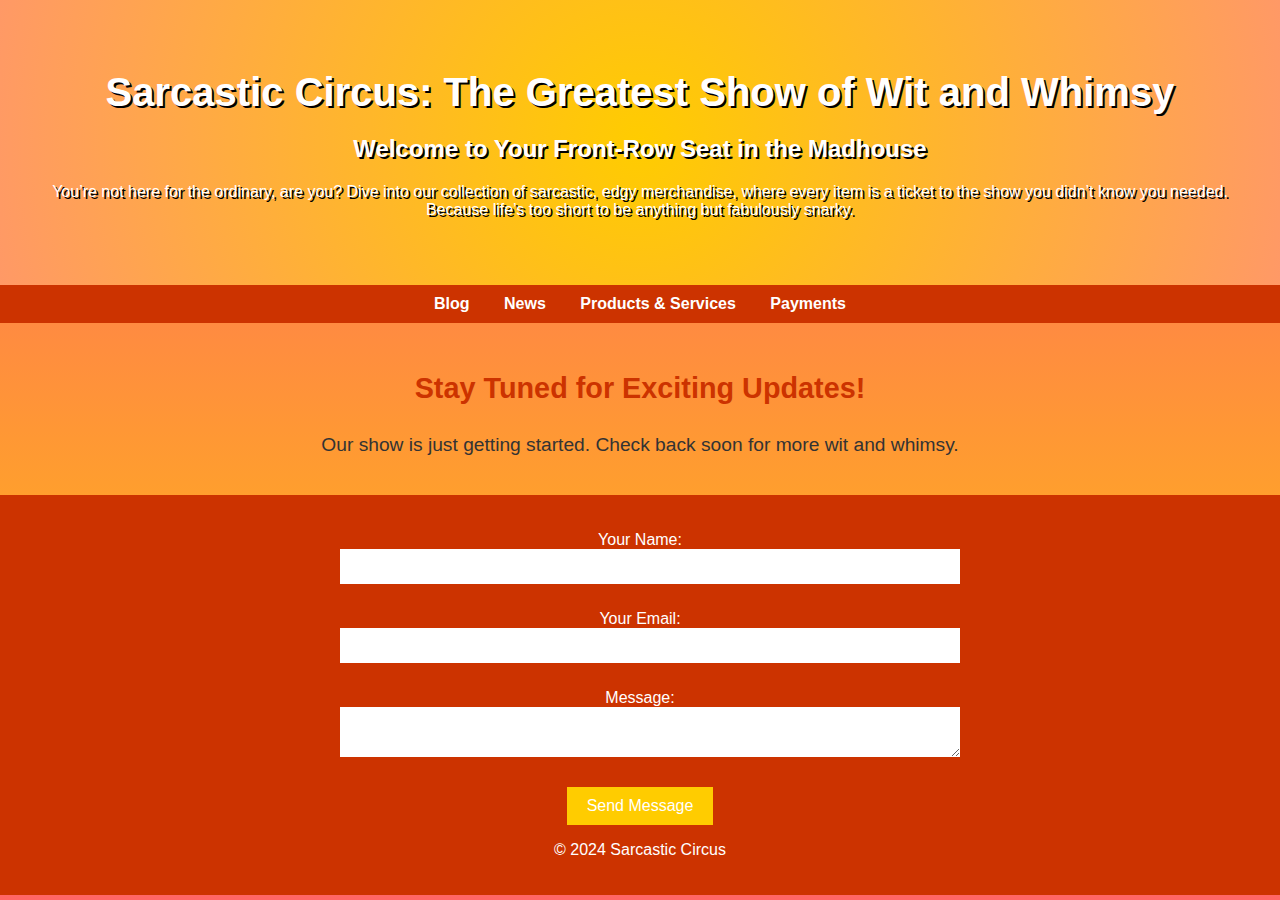
==== index.html @ 2b9c8c3a "Update index.html" ====
<!DOCTYPE html>
<html lang="en">
<head>
    <meta charset="UTF-8">
    <title>Sarcastic Circus: The Greatest Show of Wit and Whimsy</title>
    <meta name="description" content="Dive into our collection of sarcastic, edgy merchandise. Life's too short to be anything but fabulously snarky.">
    <meta name="keywords" content="Sarcastic Circus, witty merchandise, snarky products, edgy collection">
    <meta name="viewport" content="width=device-width, initial-scale=1.0">
    <!-- Link to the CSS file -->
    <link rel="stylesheet" href="styles.css">
</head>
<body>
    <header>
        <https://github.com/Intelliwebchatt/Sarcasticcircus/blob/ba0fae46a75eefa8d3a66e2339e1c8d710e3bf11/sarcasticcircusheader.webp
        <img src="header.jpg" alt="Sarcastic Circus Header Image">
        <h1>Sarcastic Circus: The Greatest Show of Wit and Whimsy</h1>
        <h2>Welcome to Your Front-Row Seat in the Madhouse</h2>
        <p>You’re not here for the ordinary, are you? Dive into our collection of sarcastic, edgy merchandise, where every item is a ticket to the show you didn’t know you needed. Because life’s too short to be anything but fabulously snarky.</p>
    </header>
    <nav>
        <ul>
            <li><a href="blog.html">Blog</a></li>
            <li><a href="news.html">News</a></li>
            <li><a href="products.html">Products & Services</a></li>
            <li><a href="payment.html">Payments</a></li>
        </ul>
    </nav>
    <main>
        <!-- Main content -->
        <section>
            <h3>Stay Tuned for Exciting Updates!</h3>
            <p>Our show is just getting started. Check back soon for more wit and whimsy.</p>
        </section>
    </main>
    <footer>
        <!-- Contact form (Netlify Forms) -->
        <form name="contact" method="POST" data-netlify="true">
            <input type="hidden" name="form-name" value="contact">
            <p>
                <label>Your Name:<br> <input type="text" name="name" required></label>
            </p>
            <p>
                <label>Your Email:<br> <input type="email" name="email" required></label>
            </p>
            <p>
                <label>Message:<br> <textarea name="message" required></textarea></label>
            </p>
            <p>
                <button type="submit">Send Message</button>
            </p>
        </form>
        <p>&copy; 2024 Sarcastic Circus</p>
    </footer>
</body>
</html>
---- styles.css ----
/* styles.css */

/* Global Styles */
body {
    margin: 0;
    font-family: Arial, sans-serif;
    background: linear-gradient(to bottom, #ff6666, #ffcc00);
    color: #333;
}

/* Header Styles */
header {
    text-align: center;
    padding: 50px 20px;
    background-color: #ffcc00;
    background-image: radial-gradient(circle, #ffcc00, #ff9966);
    color: #fff;
    text-shadow: 2px 2px #000;
}

header img {
    max-width: 100%;
    height: auto;
}

header h1 {
    font-size: 2.5em;
    margin: 20px 0 10px;
}

header h2 {
    font-size: 1.5em;
    margin-bottom: 20px;
}

/* Navigation Styles */
nav {
    background-color: #cc3300;
    padding: 10px 0;
}

nav ul {
    list-style: none;
    text-align: center;
    margin: 0;
    padding: 0;
}

nav li {
    display: inline-block;
    margin: 0 15px;
}

nav a {
    color: #fff;
    text-decoration: none;
    font-weight: bold;
}

nav a:hover {
    text-decoration: underline;
}

/* Main Content Styles */
main {
    padding: 20px;
    text-align: center;
}

main h3 {
    font-size: 1.8em;
    color: #cc3300;
}

main p {
    font-size: 1.2em;
}

/* Footer Styles */
footer {
    background-color: #cc3300;
    color: #fff;
    text-align: center;
    padding: 20px;
}

footer form {
    max-width: 600px;
    margin: 0 auto;
}

footer input,
footer textarea {
    width: 100%;
    padding: 10px;
    margin-bottom: 10px;
    border: none;
}

footer button {
    padding: 10px 20px;
    background-color: #ffcc00;
    border: none;
    color: #fff;
    font-size: 1em;
    cursor: pointer;
}

footer button:hover {
    background-color: #ff9933;
}

/* Responsive Design */
@media (max-width: 768px) {
    header h1 {
        font-size: 2em;
    }

    header h2 {
        font-size: 1.2em;
    }

    nav li {
        display: block;
        margin: 10px 0;
    }
}
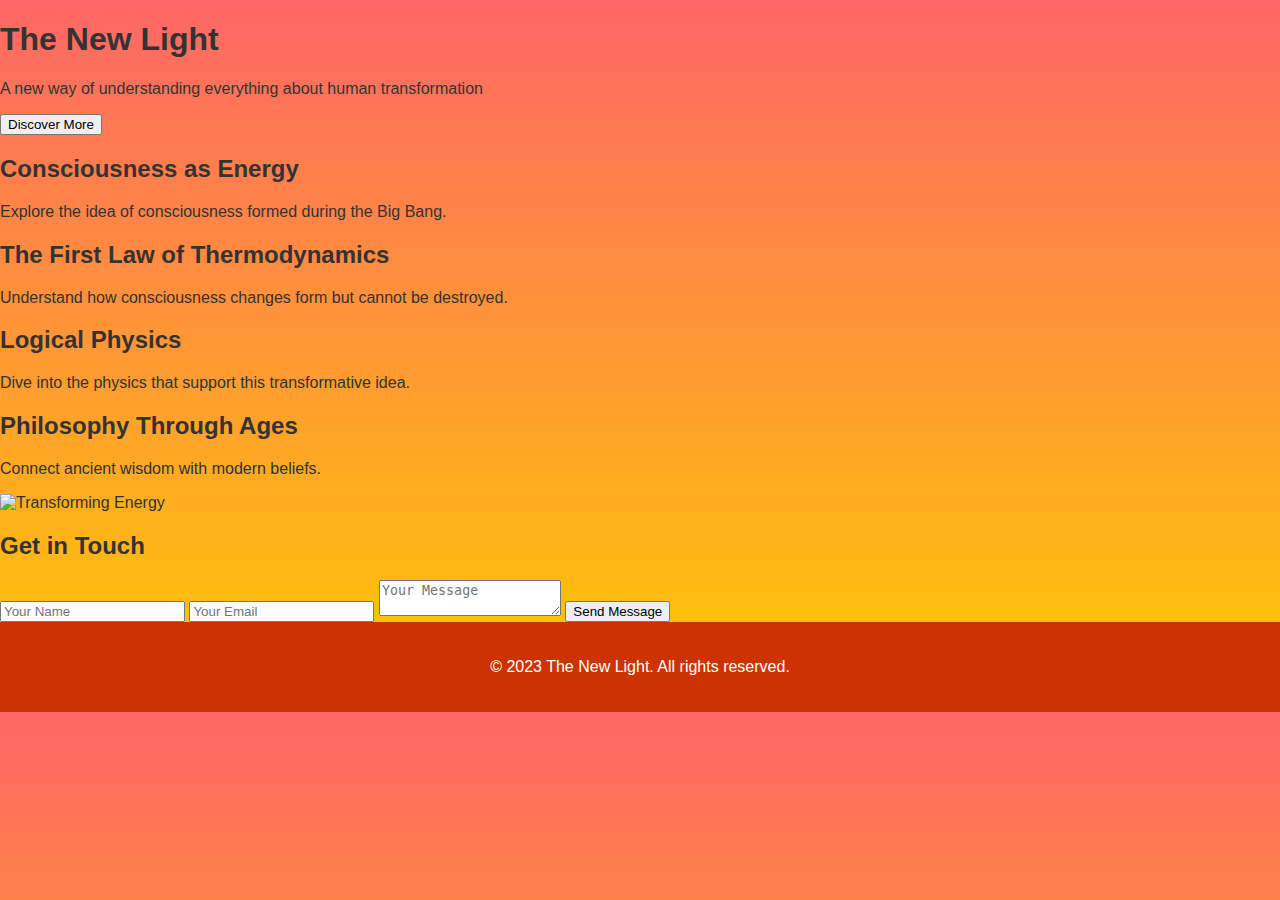
==== commit 9f853045: "Update index.html" ====
--- a/index.html
+++ b/index.html
@@ -1,55 +1,66 @@
 <!DOCTYPE html>
 <html lang="en">
 <head>
-    <meta charset="UTF-8">
-    <title>Sarcastic Circus: The Greatest Show of Wit and Whimsy</title>
-    <meta name="description" content="Dive into our collection of sarcastic, edgy merchandise. Life's too short to be anything but fabulously snarky.">
-    <meta name="keywords" content="Sarcastic Circus, witty merchandise, snarky products, edgy collection">
-    <meta name="viewport" content="width=device-width, initial-scale=1.0">
-    <!-- Link to the CSS file -->
-    <link rel="stylesheet" href="styles.css">
+  <meta charset="UTF-8">
+  <title>The New Light - Transforming Consciousness</title>
+  <link rel="stylesheet" href="styles.css">
+  <!-- Google Fonts -->
+  <link href="https://fonts.googleapis.com/css2?family=Montserrat:wght@700&family=Open+Sans&display=swap" rel="stylesheet">
 </head>
 <body>
-    <header>
-        <https://github.com/Intelliwebchatt/Sarcasticcircus/blob/ba0fae46a75eefa8d3a66e2339e1c8d710e3bf11/sarcasticcircusheader.webp
-        <img src="header.jpg" alt="Sarcastic Circus Header Image">
-        <h1>Sarcastic Circus: The Greatest Show of Wit and Whimsy</h1>
-        <h2>Welcome to Your Front-Row Seat in the Madhouse</h2>
-        <p>You’re not here for the ordinary, are you? Dive into our collection of sarcastic, edgy merchandise, where every item is a ticket to the show you didn’t know you needed. Because life’s too short to be anything but fabulously snarky.</p>
-    </header>
-    <nav>
-        <ul>
-            <li><a href="blog.html">Blog</a></li>
-            <li><a href="news.html">News</a></li>
-            <li><a href="products.html">Products & Services</a></li>
-            <li><a href="payment.html">Payments</a></li>
-        </ul>
-    </nav>
-    <main>
-        <!-- Main content -->
-        <section>
-            <h3>Stay Tuned for Exciting Updates!</h3>
-            <p>Our show is just getting started. Check back soon for more wit and whimsy.</p>
-        </section>
-    </main>
-    <footer>
-        <!-- Contact form (Netlify Forms) -->
-        <form name="contact" method="POST" data-netlify="true">
-            <input type="hidden" name="form-name" value="contact">
-            <p>
-                <label>Your Name:<br> <input type="text" name="name" required></label>
-            </p>
-            <p>
-                <label>Your Email:<br> <input type="email" name="email" required></label>
-            </p>
-            <p>
-                <label>Message:<br> <textarea name="message" required></textarea></label>
-            </p>
-            <p>
-                <button type="submit">Send Message</button>
-            </p>
-        </form>
-        <p>&copy; 2024 Sarcastic Circus</p>
-    </footer>
+  <!-- Hero Section -->
+  <section class="hero">
+    <div class="overlay">
+      <h1>The New Light</h1>
+      <p>A new way of understanding everything about human transformation</p>
+      <button class="cta-button">Discover More</button>
+    </div>
+  </section>
+
+  <!-- Cards Section -->
+  <section class="cards-section">
+    <div class="card">
+      <h2>Consciousness as Energy</h2>
+      <p>Explore the idea of consciousness formed during the Big Bang.</p>
+    </div>
+    <div class="card">
+      <h2>The First Law of Thermodynamics</h2>
+      <p>Understand how consciousness changes form but cannot be destroyed.</p>
+    </div>
+    <div class="card">
+      <h2>Logical Physics</h2>
+      <p>Dive into the physics that support this transformative idea.</p>
+    </div>
+    <div class="card">
+      <h2>Philosophy Through Ages</h2>
+      <p>Connect ancient wisdom with modern beliefs.</p>
+    </div>
+  </section>
+
+  <!-- GIF Animation Section -->
+  <section class="animation-section">
+    <img src="path-to-your-animation.gif" alt="Transforming Energy">
+  </section>
+
+  <!-- Contact Form -->
+  <section class="contact-section">
+    <h2>Get in Touch</h2>
+    <form id="contact-form">
+      <input type="text" name="name" placeholder="Your Name" required>
+      <input type="email" name="email" placeholder="Your Email" required>
+      <textarea name="message" placeholder="Your Message" required></textarea>
+      <button type="submit">Send Message</button>
+    </form>
+  </section>
+
+  <!-- Footer -->
+  <footer>
+    <p>&copy; 2023 The New Light. All rights reserved.</p>
+    <div class="social-media">
+      <!-- Add your social media links here -->
+    </div>
+  </footer>
+
+  <script src="script.js"></script>
 </body>
 </html>
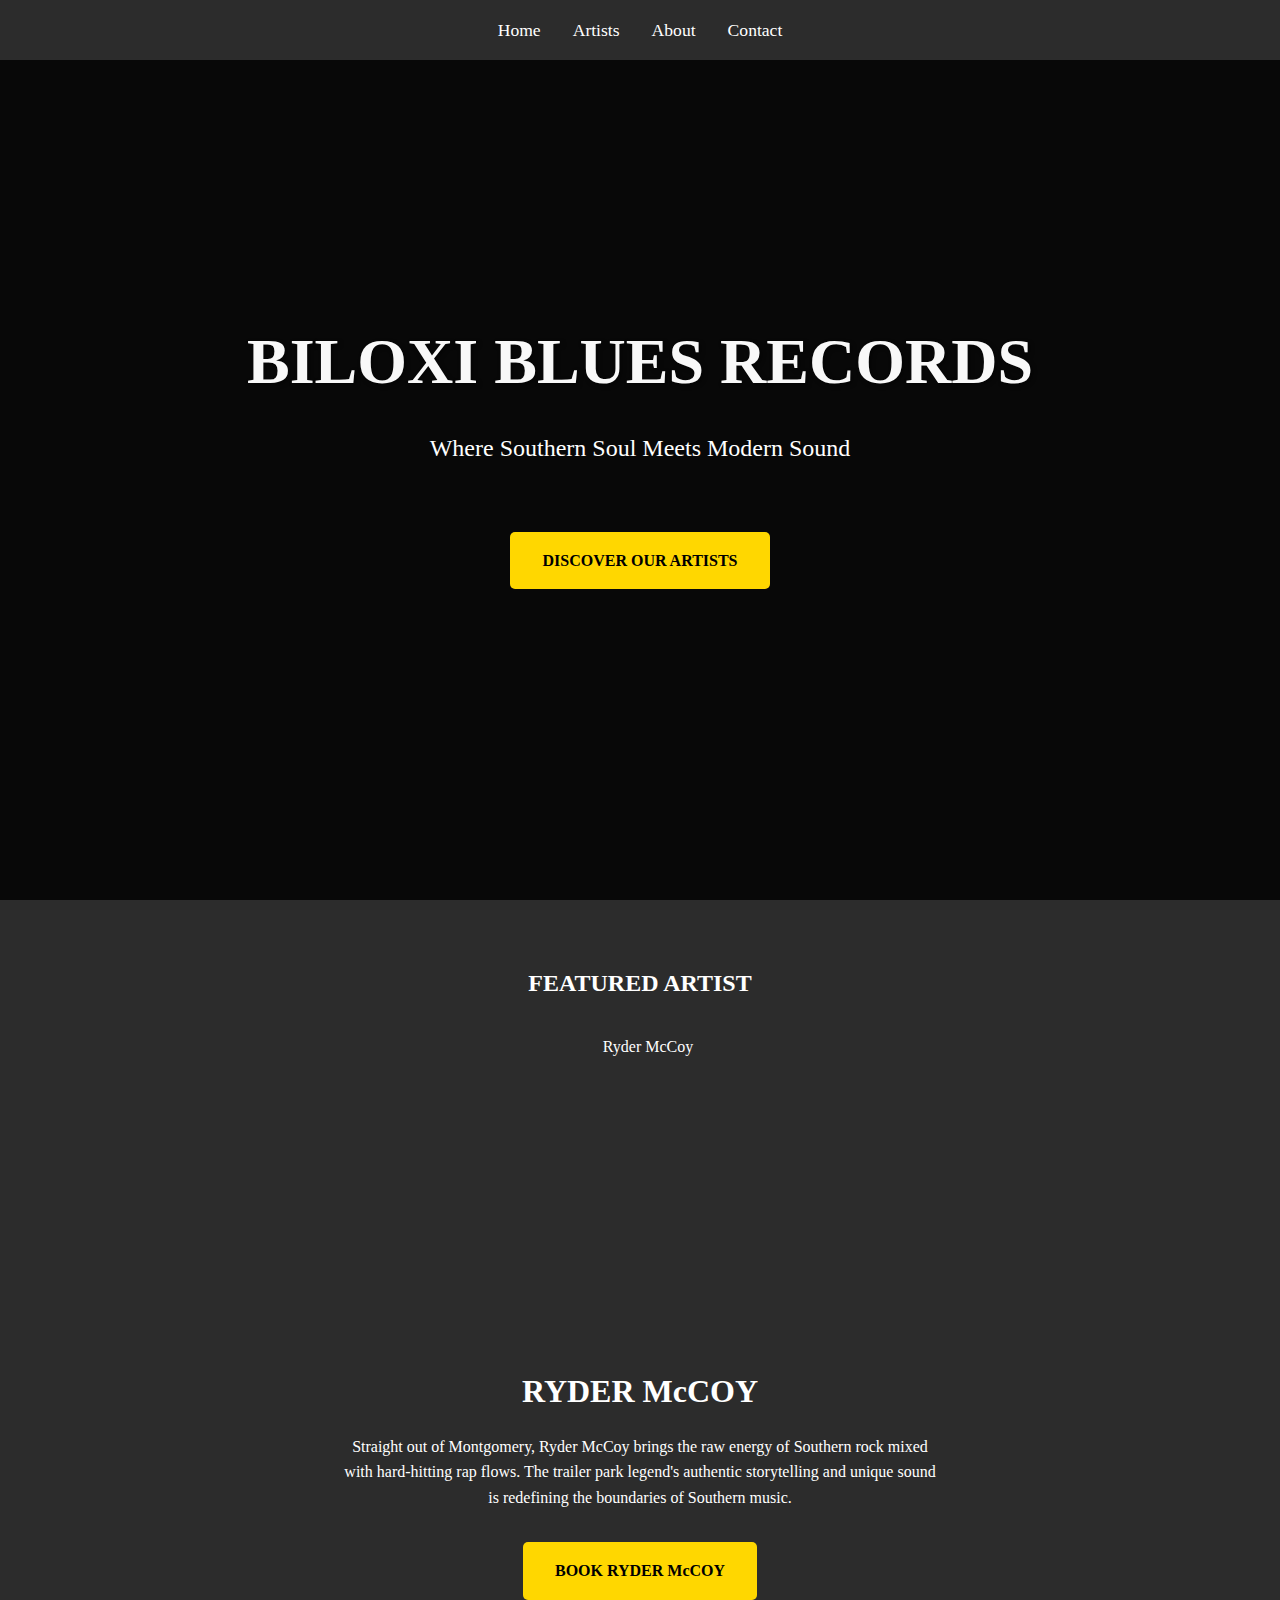
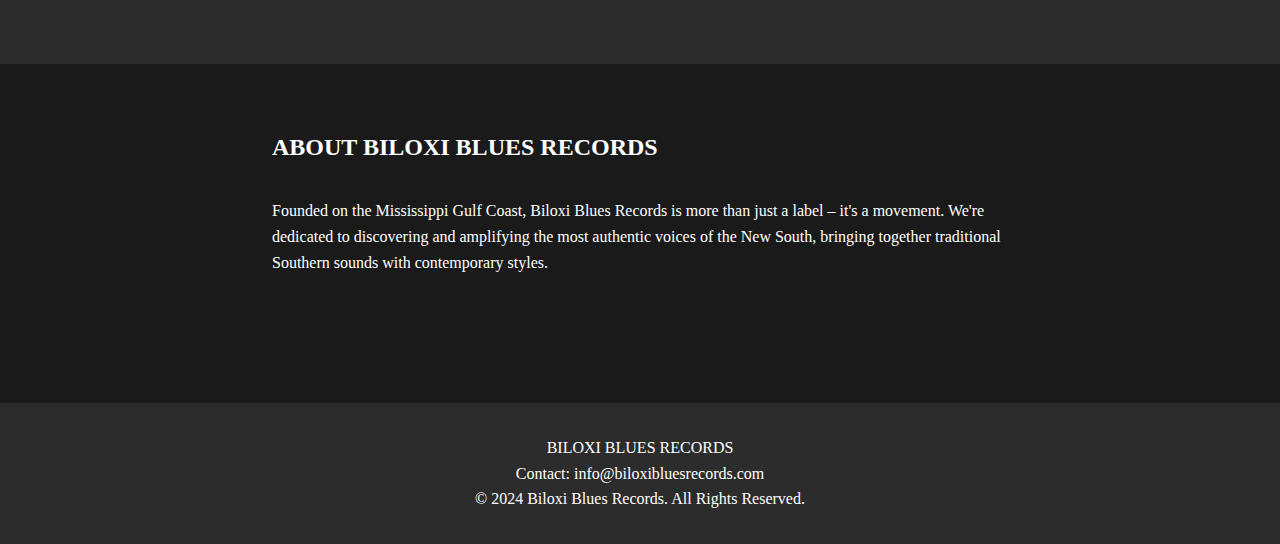
==== commit d60430bc: "Update index.html" ====
--- a/index.html
+++ b/index.html
@@ -1,66 +1,192 @@
 <!DOCTYPE html>
 <html lang="en">
 <head>
-  <meta charset="UTF-8">
-  <title>The New Light - Transforming Consciousness</title>
-  <link rel="stylesheet" href="styles.css">
-  <!-- Google Fonts -->
-  <link href="https://fonts.googleapis.com/css2?family=Montserrat:wght@700&family=Open+Sans&display=swap" rel="stylesheet">
+    <meta charset="UTF-8">
+    <meta name="viewport" content="width=device-width, initial-scale=1.0">
+    <title>Biloxi Blues Records - Southern Soul & Sound</title>
+    <style>
+        * {
+            margin: 0;
+            padding: 0;
+            box-sizing: border-box;
+        }
+
+        body {
+            font-family: 'Georgia', serif;
+            line-height: 1.6;
+            background-color: #1a1a1a;
+            color: #fff;
+        }
+
+        header {
+            background: linear-gradient(rgba(0,0,0,0.7), rgba(0,0,0,0.7)),
+                        url('/api/placeholder/1200/600');
+            background-size: cover;
+            background-position: center;
+            height: 100vh;
+            display: flex;
+            flex-direction: column;
+            justify-content: center;
+            align-items: center;
+            text-align: center;
+            padding: 2rem;
+        }
+
+        .logo {
+            font-size: 4rem;
+            font-weight: bold;
+            color: #f8f8f8;
+            text-shadow: 2px 2px 4px rgba(0,0,0,0.5);
+            margin-bottom: 1rem;
+        }
+
+        nav {
+            background: #2c2c2c;
+            padding: 1rem;
+            position: fixed;
+            width: 100%;
+            top: 0;
+            z-index: 100;
+        }
+
+        nav ul {
+            display: flex;
+            justify-content: center;
+            list-style: none;
+            gap: 2rem;
+        }
+
+        nav a {
+            color: #fff;
+            text-decoration: none;
+            font-size: 1.1rem;
+            transition: color 0.3s;
+        }
+
+        nav a:hover {
+            color: #ffd700;
+        }
+
+        .featured-artist {
+            padding: 4rem 2rem;
+            background: #2c2c2c;
+            text-align: center;
+        }
+
+        .artist-image {
+            width: 300px;
+            height: 300px;
+            object-fit: cover;
+            border-radius: 50%;
+            margin: 2rem auto;
+            display: block;
+        }
+
+        .about {
+            padding: 4rem 2rem;
+            max-width: 800px;
+            margin: 0 auto;
+        }
+
+        .cta-button {
+            display: inline-block;
+            padding: 1rem 2rem;
+            background: #ffd700;
+            color: #000;
+            text-decoration: none;
+            border-radius: 5px;
+            font-weight: bold;
+            margin-top: 2rem;
+            transition: transform 0.3s;
+        }
+
+        .cta-button:hover {
+            transform: scale(1.05);
+        }
+
+        footer {
+            background: #2c2c2c;
+            padding: 2rem;
+            text-align: center;
+            margin-top: 4rem;
+        }
+
+        @media (max-width: 768px) {
+            .logo {
+                font-size: 2.5rem;
+            }
+            
+            nav ul {
+                flex-direction: column;
+                text-align: center;
+                gap: 1rem;
+            }
+        }
+    </style>
 </head>
 <body>
-  <!-- Hero Section -->
-  <section class="hero">
-    <div class="overlay">
-      <h1>The New Light</h1>
-      <p>A new way of understanding everything about human transformation</p>
-      <button class="cta-button">Discover More</button>
-    </div>
-  </section>
+    <nav>
+        <ul>
+            <li><a href="#home">Home</a></li>
+            <li><a href="#artists">Artists</a></li>
+            <li><a href="#about">About</a></li>
+            <li><a href="#contact">Contact</a></li>
+        </ul>
+    </nav>
 
-  <!-- Cards Section -->
-  <section class="cards-section">
-    <div class="card">
-      <h2>Consciousness as Energy</h2>
-      <p>Explore the idea of consciousness formed during the Big Bang.</p>
-    </div>
-    <div class="card">
-      <h2>The First Law of Thermodynamics</h2>
-      <p>Understand how consciousness changes form but cannot be destroyed.</p>
-    </div>
-    <div class="card">
-      <h2>Logical Physics</h2>
-      <p>Dive into the physics that support this transformative idea.</p>
-    </div>
-    <div class="card">
-      <h2>Philosophy Through Ages</h2>
-      <p>Connect ancient wisdom with modern beliefs.</p>
-    </div>
-  </section>
+    <header id="home">
+        <div class="logo">BILOXI BLUES RECORDS</div>
+        <p style="font-size: 1.5rem; margin-bottom: 2rem;">Where Southern Soul Meets Modern Sound</p>
+        <a href="#artists" class="cta-button">DISCOVER OUR ARTISTS</a>
+    </header>
 
-  <!-- GIF Animation Section -->
-  <section class="animation-section">
-    <img src="path-to-your-animation.gif" alt="Transforming Energy">
-  </section>
+    <section id="artists" class="featured-artist">
+        <h2>FEATURED ARTIST</h2>
+        <img src="/api/placeholder/300/300" alt="Ryder McCoy" class="artist-image">
+        <h3 style="font-size: 2rem; margin: 1rem 0;">RYDER McCOY</h3>
+        <p style="max-width: 600px; margin: 0 auto;">
+            Straight out of Montgomery, Ryder McCoy brings the raw energy of Southern rock 
+            mixed with hard-hitting rap flows. The trailer park legend's authentic storytelling 
+            and unique sound is redefining the boundaries of Southern music.
+        </p>
+        <a href="#contact" class="cta-button">BOOK RYDER McCOY</a>
+    </section>
 
-  <!-- Contact Form -->
-  <section class="contact-section">
-    <h2>Get in Touch</h2>
-    <form id="contact-form">
-      <input type="text" name="name" placeholder="Your Name" required>
-      <input type="email" name="email" placeholder="Your Email" required>
-      <textarea name="message" placeholder="Your Message" required></textarea>
-      <button type="submit">Send Message</button>
-    </form>
-  </section>
+    <section id="about" class="about">
+        <h2 style="margin-bottom: 2rem;">ABOUT BILOXI BLUES RECORDS</h2>
+        <p>
+            Founded on the Mississippi Gulf Coast, Biloxi Blues Records is more than just a label – 
+            it's a movement. We're dedicated to discovering and amplifying the most authentic voices 
+            of the New South, bringing together traditional Southern sounds with contemporary styles.
+        </p>
+    </section>
 
-  <!-- Footer -->
-  <footer>
-    <p>&copy; 2023 The New Light. All rights reserved.</p>
-    <div class="social-media">
-      <!-- Add your social media links here -->
-    </div>
-  </footer>
+    <footer id="contact">
+        <p>BILOXI BLUES RECORDS</p>
+        <p>Contact: info@biloxibluesrecords.com</p>
+        <p>&copy; 2024 Biloxi Blues Records. All Rights Reserved.</p>
+    </footer>
 
-  <script src="script.js"></script>
+    <script>
+        // Smooth scrolling for navigation links
+        document.querySelectorAll('a[href^="#"]').forEach(anchor => {
+            anchor.addEventListener('click', function(e) {
+                e.preventDefault();
+                document.querySelector(this.getAttribute('href')).scrollIntoView({
+                    behavior: 'smooth'
+                });
+            });
+        });
+
+        // Add fixed nav class on scroll
+        window.addEventListener('scroll', () => {
+            const nav = document.querySelector('nav');
+            if (window.scrollY > 100) {
+                nav.style.background = '#1a1a1a';
+            } else {
+                nav.style.background = '#2c2c2c';
+            }
+        });
+    </script>
 </body>
 </html>
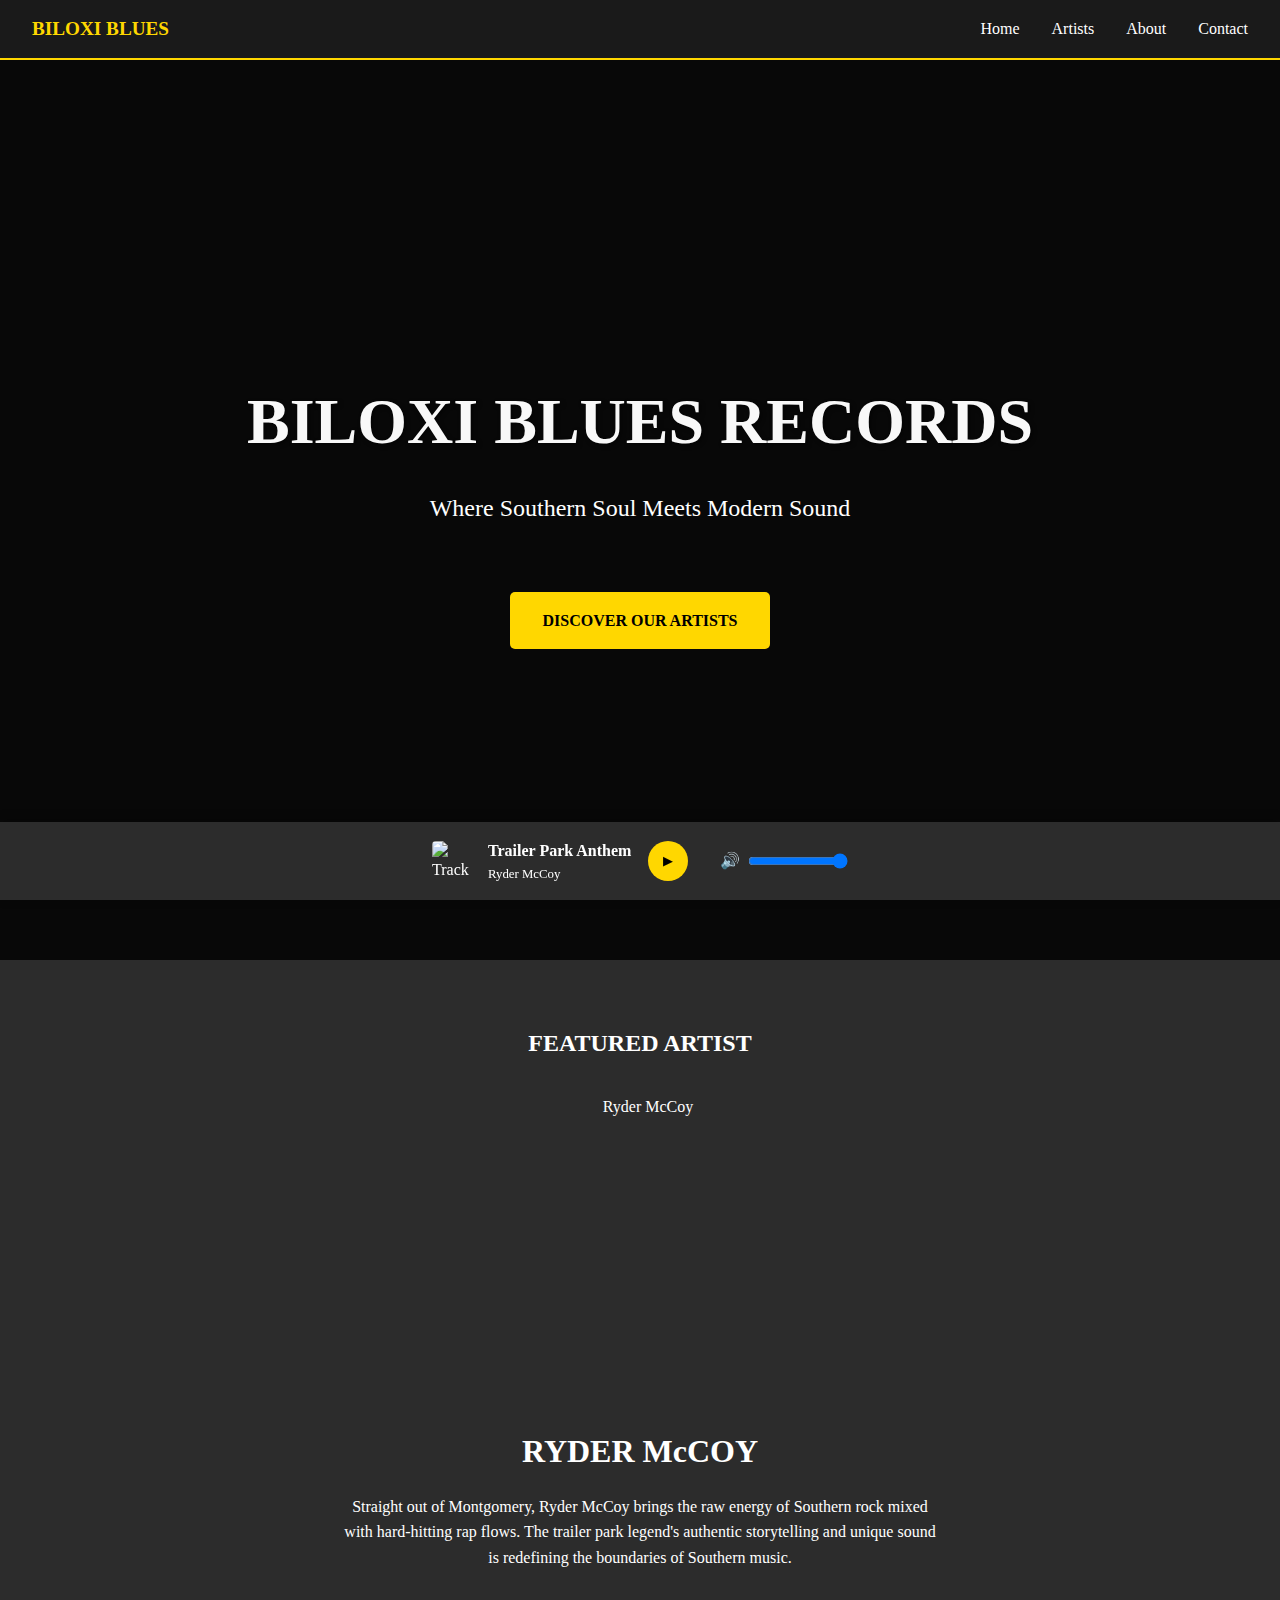
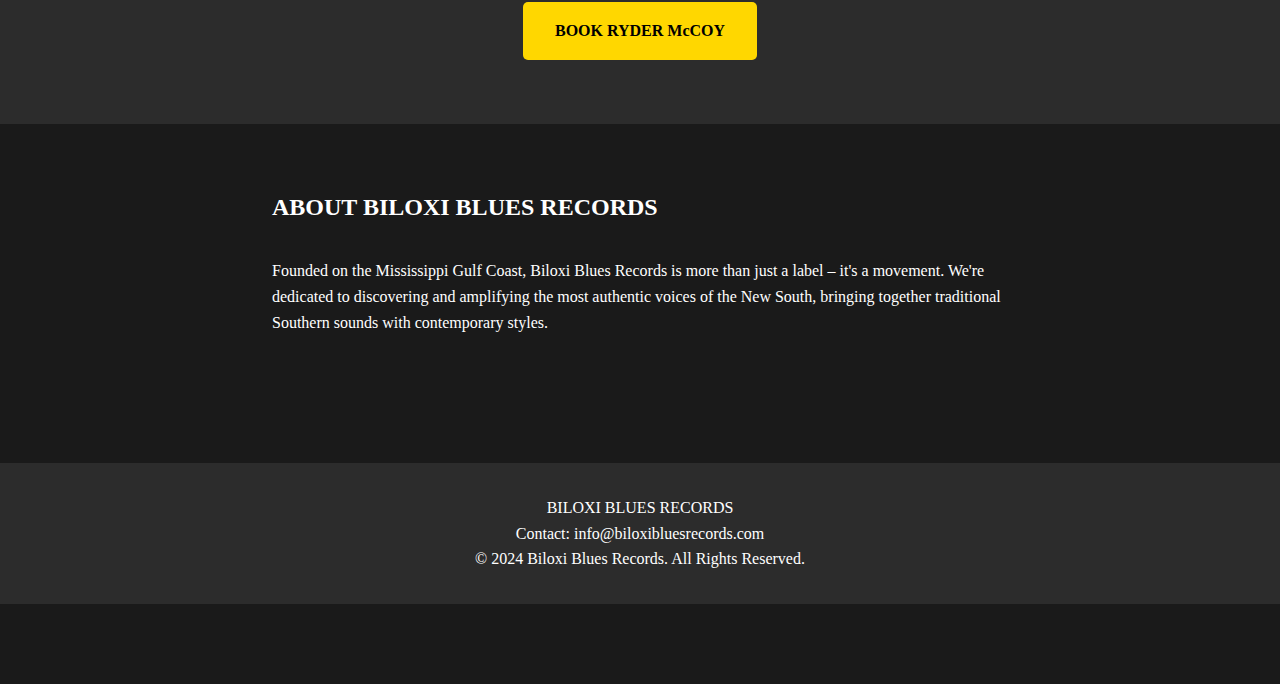
==== commit d44f1d11: "Update index.html" ====
--- a/index.html
+++ b/index.html
@@ -16,8 +16,121 @@
             line-height: 1.6;
             background-color: #1a1a1a;
             color: #fff;
-        }
-
+            padding-top: 60px; /* Space for fixed nav */
+        }
+
+        nav {
+            background: #1a1a1a;
+            height: 60px;
+            position: fixed;
+            width: 100%;
+            top: 0;
+            z-index: 100;
+            border-bottom: 2px solid #ffd700;
+            display: flex;
+            justify-content: space-between;
+            align-items: center;
+            padding: 0 2rem;
+        }
+
+        .nav-brand {
+            font-size: 1.2rem;
+            font-weight: bold;
+            color: #ffd700;
+        }
+
+        nav ul {
+            display: flex;
+            list-style: none;
+            gap: 2rem;
+            align-items: center;
+        }
+
+        nav a {
+            color: #fff;
+            text-decoration: none;
+            font-size: 1rem;
+            transition: color 0.3s;
+        }
+
+        nav a:hover {
+            color: #ffd700;
+        }
+
+        /* Audio Player Styles */
+        .audio-player {
+            position: fixed;
+            bottom: 0;
+            left: 0;
+            width: 100%;
+            background: #2c2c2c;
+            padding: 1rem;
+            z-index: 100;
+            display: flex;
+            align-items: center;
+            justify-content: center;
+            gap: 1rem;
+            box-shadow: 0 -2px 10px rgba(0,0,0,0.3);
+        }
+
+        .track-info {
+            display: flex;
+            align-items: center;
+            gap: 1rem;
+            min-width: 200px;
+        }
+
+        .track-thumbnail {
+            width: 40px;
+            height: 40px;
+            border-radius: 4px;
+        }
+
+        .audio-controls {
+            display: flex;
+            align-items: center;
+            gap: 1rem;
+        }
+
+        .play-btn {
+            background: #ffd700;
+            border: none;
+            border-radius: 50%;
+            width: 40px;
+            height: 40px;
+            cursor: pointer;
+            display: flex;
+            align-items: center;
+            justify-content: center;
+        }
+
+        .progress-bar {
+            flex-grow: 1;
+            height: 4px;
+            background: #444;
+            cursor: pointer;
+            position: relative;
+            max-width: 400px;
+        }
+
+        .progress {
+            height: 100%;
+            background: #ffd700;
+            width: 0%;
+            transition: width 0.1s linear;
+        }
+
+        .volume-control {
+            display: flex;
+            align-items: center;
+            gap: 0.5rem;
+        }
+
+        .volume-slider {
+            width: 100px;
+        }
+
+        /* Rest of the previous styles */
         header {
             background: linear-gradient(rgba(0,0,0,0.7), rgba(0,0,0,0.7)),
                         url('/api/placeholder/1200/600');
@@ -38,33 +151,6 @@
             color: #f8f8f8;
             text-shadow: 2px 2px 4px rgba(0,0,0,0.5);
             margin-bottom: 1rem;
-        }
-
-        nav {
-            background: #2c2c2c;
-            padding: 1rem;
-            position: fixed;
-            width: 100%;
-            top: 0;
-            z-index: 100;
-        }
-
-        nav ul {
-            display: flex;
-            justify-content: center;
-            list-style: none;
-            gap: 2rem;
-        }
-
-        nav a {
-            color: #fff;
-            text-decoration: none;
-            font-size: 1.1rem;
-            transition: color 0.3s;
-        }
-
-        nav a:hover {
-            color: #ffd700;
         }
 
         .featured-artist {
@@ -109,6 +195,7 @@
             padding: 2rem;
             text-align: center;
             margin-top: 4rem;
+            margin-bottom: 80px; /* Space for audio player */
         }
 
         @media (max-width: 768px) {
@@ -116,16 +203,28 @@
                 font-size: 2.5rem;
             }
             
+            nav {
+                padding: 0 1rem;
+            }
+
             nav ul {
+                gap: 1rem;
+            }
+
+            .audio-player {
                 flex-direction: column;
-                text-align: center;
-                gap: 1rem;
+                padding: 0.5rem;
+            }
+
+            .progress-bar {
+                max-width: 100%;
             }
         }
     </style>
 </head>
 <body>
     <nav>
+        <div class="nav-brand">BILOXI BLUES</div>
         <ul>
             <li><a href="#home">Home</a></li>
             <li><a href="#artists">Artists</a></li>
@@ -133,6 +232,26 @@
             <li><a href="#contact">Contact</a></li>
         </ul>
     </nav>
+
+    <div class="audio-player">
+        <div class="track-info">
+            <img src="/api/placeholder/40/40" alt="Track thumbnail" class="track-thumbnail">
+            <div>
+                <div style="font-weight: bold">Trailer Park Anthem</div>
+                <div style="font-size: 0.8rem">Ryder McCoy</div>
+            </div>
+        </div>
+        <div class="audio-controls">
+            <button class="play-btn" id="playBtn">▶</button>
+            <div class="progress-bar" id="progressBar">
+                <div class="progress" id="progress"></div>
+            </div>
+            <div class="volume-control">
+                <span>🔊</span>
+                <input type="range" class="volume-slider" min="0" max="100" value="100">
+            </div>
+        </div>
+    </div>
 
     <header id="home">
         <div class="logo">BILOXI BLUES RECORDS</div>
@@ -168,7 +287,44 @@
     </footer>
 
     <script>
-        // Smooth scrolling for navigation links
+        // Audio Player functionality
+        const playBtn = document.getElementById('playBtn');
+        const progressBar = document.getElementById('progressBar');
+        const progress = document.getElementById('progress');
+        const volumeSlider = document.querySelector('.volume-slider');
+        
+        // Create audio element
+        const audio = new Audio();
+        audio.src = 'path-to-your-audio-file.mp3'; // Replace with actual audio file path
+        
+        let isPlaying = false;
+
+        playBtn.addEventListener('click', () => {
+            if (isPlaying) {
+                audio.pause();
+                playBtn.innerHTML = '▶';
+            } else {
+                audio.play();
+                playBtn.innerHTML = '❚❚';
+            }
+            isPlaying = !isPlaying;
+        });
+
+        audio.addEventListener('timeupdate', () => {
+            const percentage = (audio.currentTime / audio.duration) * 100;
+            progress.style.width = percentage + '%';
+        });
+
+        progressBar.addEventListener('click', (e) => {
+            const clickPosition = (e.pageX - progressBar.offsetLeft) / progressBar.offsetWidth;
+            audio.currentTime = clickPosition * audio.duration;
+        });
+
+        volumeSlider.addEventListener('input', (e) => {
+            audio.volume = e.target.value / 100;
+        });
+
+        // Smooth scrolling for navigation
         document.querySelectorAll('a[href^="#"]').forEach(anchor => {
             anchor.addEventListener('click', function(e) {
                 e.preventDefault();
@@ -177,16 +333,6 @@
                 });
             });
         });
-
-        // Add fixed nav class on scroll
-        window.addEventListener('scroll', () => {
-            const nav = document.querySelector('nav');
-            if (window.scrollY > 100) {
-                nav.style.background = '#1a1a1a';
-            } else {
-                nav.style.background = '#2c2c2c';
-            }
-        });
     </script>
 </body>
 </html>
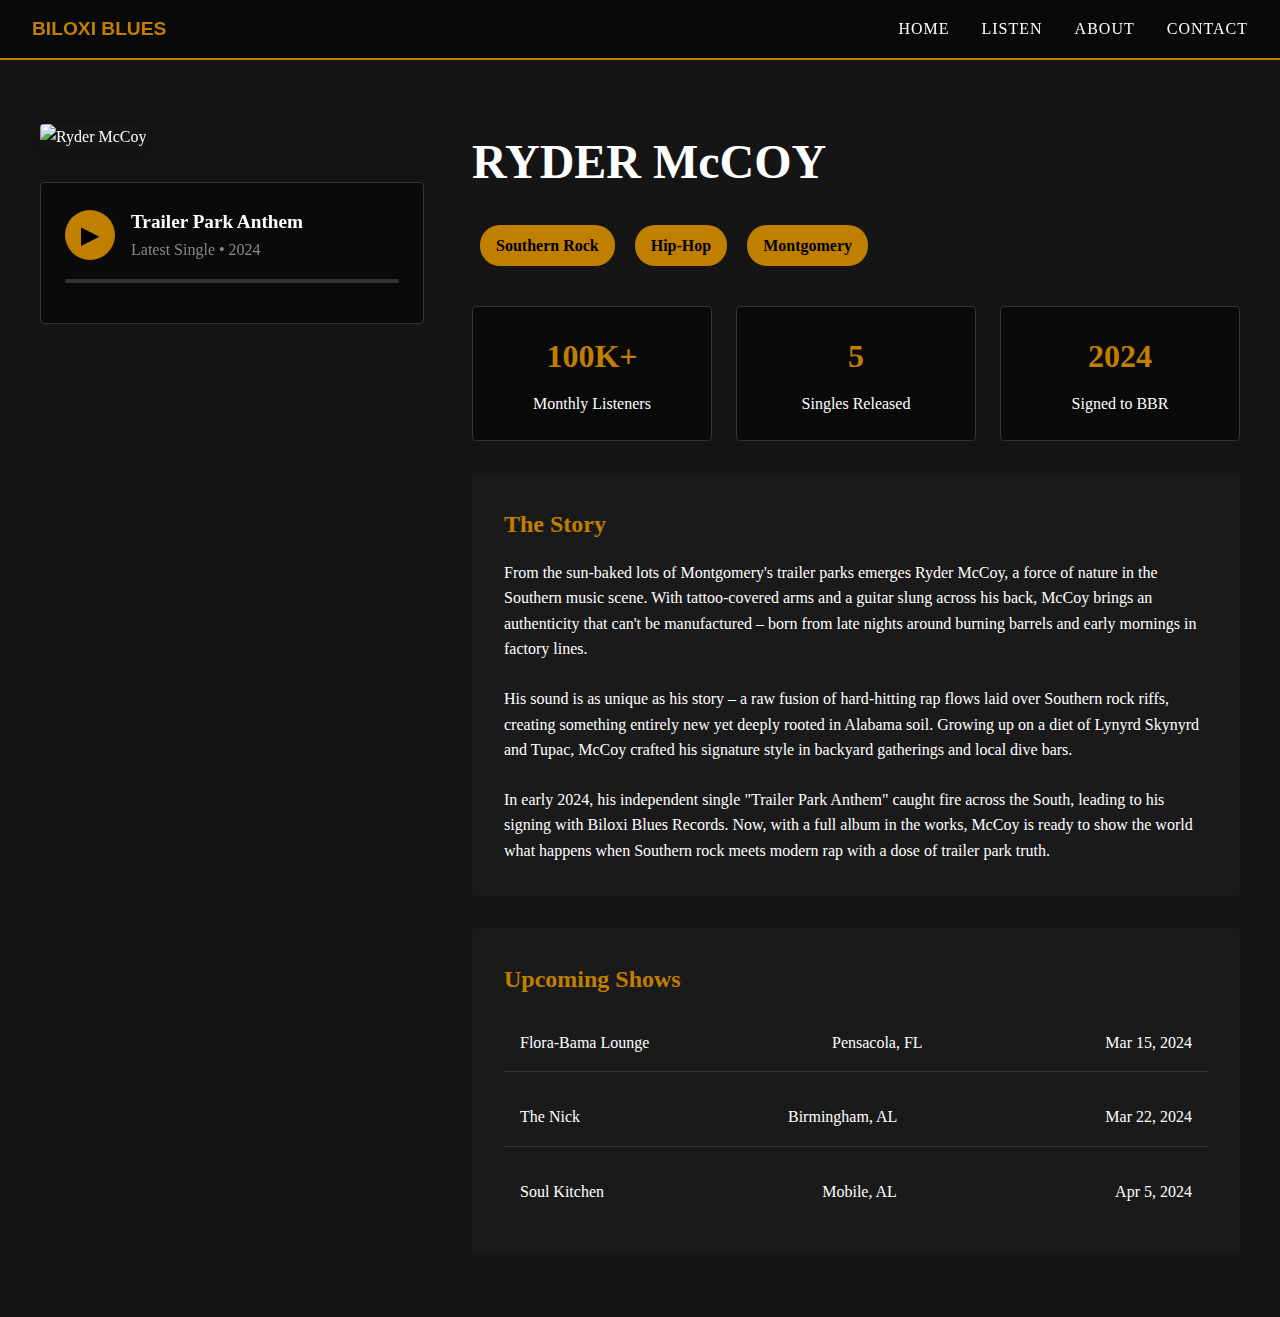
==== commit 67258670: "Update index.html" ====
--- a/index.html
+++ b/index.html
@@ -3,7 +3,7 @@
 <head>
     <meta charset="UTF-8">
     <meta name="viewport" content="width=device-width, initial-scale=1.0">
-    <title>Biloxi Blues Records - Southern Soul & Sound</title>
+    <title>Biloxi Blues Records - Ryder McCoy</title>
     <style>
         * {
             margin: 0;
@@ -14,19 +14,19 @@
         body {
             font-family: 'Georgia', serif;
             line-height: 1.6;
-            background-color: #1a1a1a;
+            background-color: #0a0a0a;
             color: #fff;
-            padding-top: 60px; /* Space for fixed nav */
+            padding-top: 60px;
         }
 
         nav {
-            background: #1a1a1a;
+            background: rgba(10, 10, 10, 0.95);
             height: 60px;
             position: fixed;
             width: 100%;
             top: 0;
             z-index: 100;
-            border-bottom: 2px solid #ffd700;
+            border-bottom: 2px solid #c17f00;
             display: flex;
             justify-content: space-between;
             align-items: center;
@@ -36,7 +36,8 @@
         .nav-brand {
             font-size: 1.2rem;
             font-weight: bold;
-            color: #ffd700;
+            color: #c17f00;
+            font-family: 'Arial Black', sans-serif;
         }
 
         nav ul {
@@ -51,173 +52,157 @@
             text-decoration: none;
             font-size: 1rem;
             transition: color 0.3s;
+            text-transform: uppercase;
+            letter-spacing: 1px;
         }
 
         nav a:hover {
-            color: #ffd700;
-        }
-
-        /* Audio Player Styles */
-        .audio-player {
-            position: fixed;
-            bottom: 0;
-            left: 0;
+            color: #c17f00;
+        }
+
+        .hero {
+            height: 90vh;
+            background: linear-gradient(rgba(0,0,0,0.3), rgba(0,0,0,0.7)),
+                        url('/api/placeholder/1200/800');
+            background-size: cover;
+            background-position: center;
+            display: flex;
+            align-items: center;
+            justify-content: center;
+            text-align: center;
+            color: #fff;
+        }
+
+        .hero-content {
+            max-width: 800px;
+            padding: 2rem;
+        }
+
+        .artist-profile {
+            padding: 4rem 2rem;
+            background: #151515;
+            position: relative;
+        }
+
+        .profile-grid {
+            display: grid;
+            grid-template-columns: 1fr 2fr;
+            gap: 3rem;
+            max-width: 1200px;
+            margin: 0 auto;
+        }
+
+        .artist-image-container {
+            position: sticky;
+            top: 80px;
+        }
+
+        .artist-image {
             width: 100%;
-            background: #2c2c2c;
-            padding: 1rem;
-            z-index: 100;
-            display: flex;
-            align-items: center;
-            justify-content: center;
+            border-radius: 4px;
+            box-shadow: 0 4px 20px rgba(0,0,0,0.3);
+        }
+
+        .track-player {
+            background: #0a0a0a;
+            padding: 1.5rem;
+            border-radius: 4px;
+            margin: 2rem 0;
+            border: 1px solid #333;
+        }
+
+        .track-info {
+            display: flex;
+            align-items: center;
             gap: 1rem;
-            box-shadow: 0 -2px 10px rgba(0,0,0,0.3);
-        }
-
-        .track-info {
-            display: flex;
-            align-items: center;
-            gap: 1rem;
-            min-width: 200px;
-        }
-
-        .track-thumbnail {
-            width: 40px;
-            height: 40px;
-            border-radius: 4px;
-        }
-
-        .audio-controls {
-            display: flex;
-            align-items: center;
-            gap: 1rem;
+            margin-bottom: 1rem;
         }
 
         .play-btn {
-            background: #ffd700;
+            background: #c17f00;
             border: none;
             border-radius: 50%;
-            width: 40px;
-            height: 40px;
+            width: 50px;
+            height: 50px;
             cursor: pointer;
             display: flex;
             align-items: center;
             justify-content: center;
+            color: #000;
+            font-size: 1.5rem;
         }
 
         .progress-bar {
-            flex-grow: 1;
             height: 4px;
-            background: #444;
+            background: #333;
             cursor: pointer;
             position: relative;
-            max-width: 400px;
+            margin: 1rem 0;
+            border-radius: 2px;
         }
 
         .progress {
             height: 100%;
-            background: #ffd700;
+            background: #c17f00;
             width: 0%;
-            transition: width 0.1s linear;
-        }
-
-        .volume-control {
-            display: flex;
-            align-items: center;
-            gap: 0.5rem;
-        }
-
-        .volume-slider {
-            width: 100px;
-        }
-
-        /* Rest of the previous styles */
-        header {
-            background: linear-gradient(rgba(0,0,0,0.7), rgba(0,0,0,0.7)),
-                        url('/api/placeholder/1200/600');
-            background-size: cover;
-            background-position: center;
-            height: 100vh;
-            display: flex;
-            flex-direction: column;
-            justify-content: center;
-            align-items: center;
+            border-radius: 2px;
+        }
+
+        .artist-content {
+            color: #fff;
+        }
+
+        .artist-bio {
+            background: #1a1a1a;
+            padding: 2rem;
+            border-radius: 4px;
+            margin-bottom: 2rem;
+        }
+
+        .stats-grid {
+            display: grid;
+            grid-template-columns: repeat(3, 1fr);
+            gap: 1.5rem;
+            margin: 2rem 0;
+        }
+
+        .stat-box {
+            background: #0a0a0a;
+            padding: 1.5rem;
+            border-radius: 4px;
             text-align: center;
-            padding: 2rem;
-        }
-
-        .logo {
-            font-size: 4rem;
+            border: 1px solid #333;
+        }
+
+        .stat-value {
+            font-size: 2rem;
+            color: #c17f00;
             font-weight: bold;
-            color: #f8f8f8;
-            text-shadow: 2px 2px 4px rgba(0,0,0,0.5);
-            margin-bottom: 1rem;
-        }
-
-        .featured-artist {
-            padding: 4rem 2rem;
-            background: #2c2c2c;
-            text-align: center;
-        }
-
-        .artist-image {
-            width: 300px;
-            height: 300px;
-            object-fit: cover;
-            border-radius: 50%;
-            margin: 2rem auto;
-            display: block;
-        }
-
-        .about {
-            padding: 4rem 2rem;
-            max-width: 800px;
-            margin: 0 auto;
-        }
-
-        .cta-button {
+            margin-bottom: 0.5rem;
+        }
+
+        .tag {
             display: inline-block;
-            padding: 1rem 2rem;
-            background: #ffd700;
+            padding: 0.5rem 1rem;
+            background: #c17f00;
             color: #000;
-            text-decoration: none;
-            border-radius: 5px;
+            border-radius: 20px;
+            margin: 0.5rem;
             font-weight: bold;
-            margin-top: 2rem;
-            transition: transform 0.3s;
-        }
-
-        .cta-button:hover {
-            transform: scale(1.05);
-        }
-
-        footer {
-            background: #2c2c2c;
-            padding: 2rem;
-            text-align: center;
-            margin-top: 4rem;
-            margin-bottom: 80px; /* Space for audio player */
-        }
-
-        @media (max-width: 768px) {
-            .logo {
-                font-size: 2.5rem;
+        }
+
+        @media (max-width: 968px) {
+            .profile-grid {
+                grid-template-columns: 1fr;
             }
-            
-            nav {
-                padding: 0 1rem;
+
+            .artist-image-container {
+                position: relative;
+                top: 0;
             }
 
-            nav ul {
-                gap: 1rem;
-            }
-
-            .audio-player {
-                flex-direction: column;
-                padding: 0.5rem;
-            }
-
-            .progress-bar {
-                max-width: 100%;
+            .stats-grid {
+                grid-template-columns: 1fr;
             }
         }
     </style>
@@ -227,75 +212,108 @@
         <div class="nav-brand">BILOXI BLUES</div>
         <ul>
             <li><a href="#home">Home</a></li>
-            <li><a href="#artists">Artists</a></li>
+            <li><a href="#listen">Listen</a></li>
             <li><a href="#about">About</a></li>
             <li><a href="#contact">Contact</a></li>
         </ul>
     </nav>
 
-    <div class="audio-player">
-        <div class="track-info">
-            <img src="/api/placeholder/40/40" alt="Track thumbnail" class="track-thumbnail">
-            <div>
-                <div style="font-weight: bold">Trailer Park Anthem</div>
-                <div style="font-size: 0.8rem">Ryder McCoy</div>
+    <section class="artist-profile">
+        <div class="profile-grid">
+            <div class="artist-image-container">
+                <img src="/api/placeholder/600/800" alt="Ryder McCoy" class="artist-image">
+                <div class="track-player">
+                    <div class="track-info">
+                        <button class="play-btn" id="playBtn">▶</button>
+                        <div>
+                            <div style="font-weight: bold; font-size: 1.2rem">Trailer Park Anthem</div>
+                            <div style="color: #888">Latest Single • 2024</div>
+                        </div>
+                    </div>
+                    <div class="progress-bar" id="progressBar">
+                        <div class="progress" id="progress"></div>
+                    </div>
+                </div>
+            </div>
+
+            <div class="artist-content">
+                <h1 style="font-size: 3rem; margin-bottom: 1rem">RYDER McCOY</h1>
+                <div style="margin-bottom: 2rem">
+                    <span class="tag">Southern Rock</span>
+                    <span class="tag">Hip-Hop</span>
+                    <span class="tag">Montgomery</span>
+                </div>
+
+                <div class="stats-grid">
+                    <div class="stat-box">
+                        <div class="stat-value">100K+</div>
+                        <div>Monthly Listeners</div>
+                    </div>
+                    <div class="stat-box">
+                        <div class="stat-value">5</div>
+                        <div>Singles Released</div>
+                    </div>
+                    <div class="stat-box">
+                        <div class="stat-value">2024</div>
+                        <div>Signed to BBR</div>
+                    </div>
+                </div>
+
+                <div class="artist-bio">
+                    <h2 style="margin-bottom: 1rem; color: #c17f00">The Story</h2>
+                    <p style="margin-bottom: 1.5rem">
+                        From the sun-baked lots of Montgomery's trailer parks emerges Ryder McCoy, 
+                        a force of nature in the Southern music scene. With tattoo-covered arms and 
+                        a guitar slung across his back, McCoy brings an authenticity that can't be 
+                        manufactured – born from late nights around burning barrels and early mornings 
+                        in factory lines.
+                    </p>
+                    <p style="margin-bottom: 1.5rem">
+                        His sound is as unique as his story – a raw fusion of hard-hitting rap flows 
+                        laid over Southern rock riffs, creating something entirely new yet deeply rooted 
+                        in Alabama soil. Growing up on a diet of Lynyrd Skynyrd and Tupac, McCoy crafted 
+                        his signature style in backyard gatherings and local dive bars.
+                    </p>
+                    <p>
+                        In early 2024, his independent single "Trailer Park Anthem" caught fire across 
+                        the South, leading to his signing with Biloxi Blues Records. Now, with a full 
+                        album in the works, McCoy is ready to show the world what happens when Southern 
+                        rock meets modern rap with a dose of trailer park truth.
+                    </p>
+                </div>
+
+                <div style="background: #1a1a1a; padding: 2rem; border-radius: 4px;">
+                    <h2 style="margin-bottom: 1rem; color: #c17f00">Upcoming Shows</h2>
+                    <div style="display: grid; gap: 1rem;">
+                        <div style="display: flex; justify-content: space-between; padding: 1rem; border-bottom: 1px solid #333;">
+                            <div>Flora-Bama Lounge</div>
+                            <div>Pensacola, FL</div>
+                            <div>Mar 15, 2024</div>
+                        </div>
+                        <div style="display: flex; justify-content: space-between; padding: 1rem; border-bottom: 1px solid #333;">
+                            <div>The Nick</div>
+                            <div>Birmingham, AL</div>
+                            <div>Mar 22, 2024</div>
+                        </div>
+                        <div style="display: flex; justify-content: space-between; padding: 1rem;">
+                            <div>Soul Kitchen</div>
+                            <div>Mobile, AL</div>
+                            <div>Apr 5, 2024</div>
+                        </div>
+                    </div>
+                </div>
             </div>
         </div>
-        <div class="audio-controls">
-            <button class="play-btn" id="playBtn">▶</button>
-            <div class="progress-bar" id="progressBar">
-                <div class="progress" id="progress"></div>
-            </div>
-            <div class="volume-control">
-                <span>🔊</span>
-                <input type="range" class="volume-slider" min="0" max="100" value="100">
-            </div>
-        </div>
-    </div>
-
-    <header id="home">
-        <div class="logo">BILOXI BLUES RECORDS</div>
-        <p style="font-size: 1.5rem; margin-bottom: 2rem;">Where Southern Soul Meets Modern Sound</p>
-        <a href="#artists" class="cta-button">DISCOVER OUR ARTISTS</a>
-    </header>
-
-    <section id="artists" class="featured-artist">
-        <h2>FEATURED ARTIST</h2>
-        <img src="/api/placeholder/300/300" alt="Ryder McCoy" class="artist-image">
-        <h3 style="font-size: 2rem; margin: 1rem 0;">RYDER McCOY</h3>
-        <p style="max-width: 600px; margin: 0 auto;">
-            Straight out of Montgomery, Ryder McCoy brings the raw energy of Southern rock 
-            mixed with hard-hitting rap flows. The trailer park legend's authentic storytelling 
-            and unique sound is redefining the boundaries of Southern music.
-        </p>
-        <a href="#contact" class="cta-button">BOOK RYDER McCOY</a>
     </section>
-
-    <section id="about" class="about">
-        <h2 style="margin-bottom: 2rem;">ABOUT BILOXI BLUES RECORDS</h2>
-        <p>
-            Founded on the Mississippi Gulf Coast, Biloxi Blues Records is more than just a label – 
-            it's a movement. We're dedicated to discovering and amplifying the most authentic voices 
-            of the New South, bringing together traditional Southern sounds with contemporary styles.
-        </p>
-    </section>
-
-    <footer id="contact">
-        <p>BILOXI BLUES RECORDS</p>
-        <p>Contact: info@biloxibluesrecords.com</p>
-        <p>&copy; 2024 Biloxi Blues Records. All Rights Reserved.</p>
-    </footer>
 
     <script>
         // Audio Player functionality
         const playBtn = document.getElementById('playBtn');
         const progressBar = document.getElementById('progressBar');
         const progress = document.getElementById('progress');
-        const volumeSlider = document.querySelector('.volume-slider');
         
-        // Create audio element
         const audio = new Audio();
-        audio.src = 'path-to-your-audio-file.mp3'; // Replace with actual audio file path
+        audio.src = 'path-to-your-audio-file.mp3'; // Replace with actual audio file
         
         let isPlaying = false;
 
@@ -319,20 +337,6 @@
             const clickPosition = (e.pageX - progressBar.offsetLeft) / progressBar.offsetWidth;
             audio.currentTime = clickPosition * audio.duration;
         });
-
-        volumeSlider.addEventListener('input', (e) => {
-            audio.volume = e.target.value / 100;
-        });
-
-        // Smooth scrolling for navigation
-        document.querySelectorAll('a[href^="#"]').forEach(anchor => {
-            anchor.addEventListener('click', function(e) {
-                e.preventDefault();
-                document.querySelector(this.getAttribute('href')).scrollIntoView({
-                    behavior: 'smooth'
-                });
-            });
-        });
     </script>
 </body>
 </html>
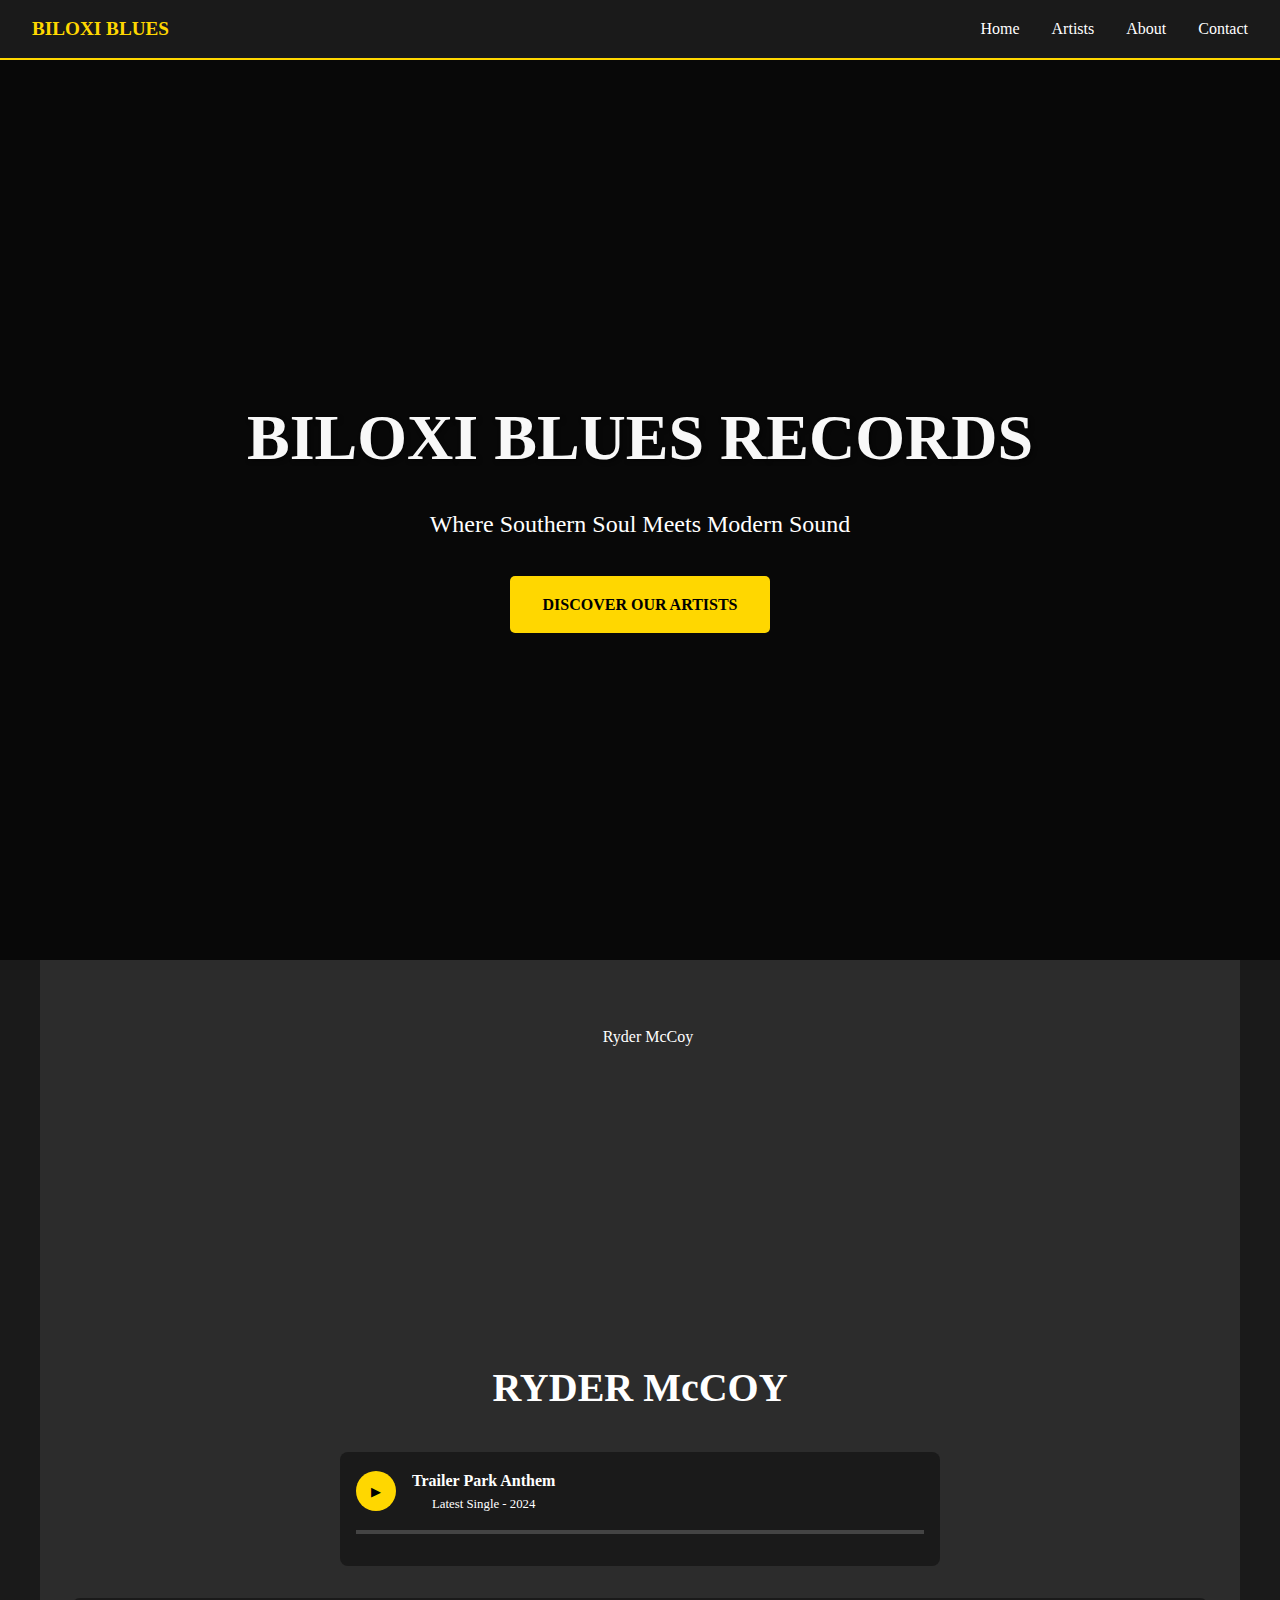
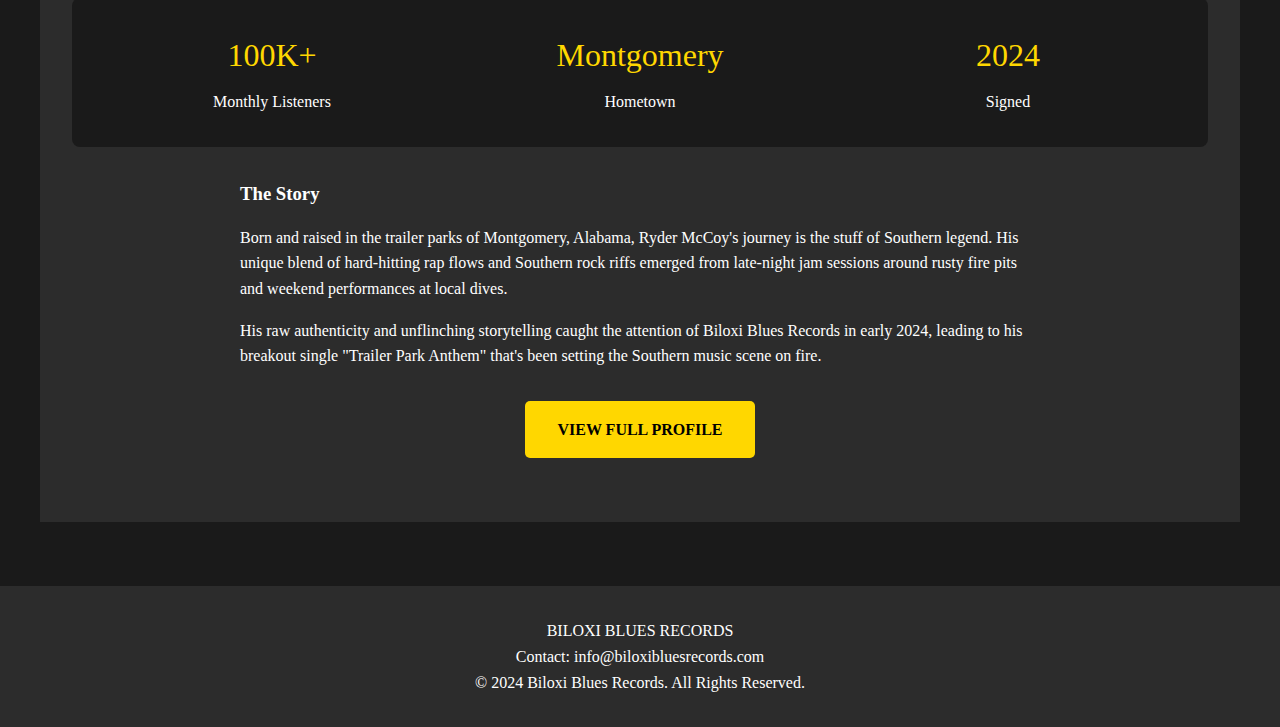
==== commit dba0d170: "Update index.html" ====
--- a/index.html
+++ b/index.html
@@ -3,8 +3,9 @@
 <head>
     <meta charset="UTF-8">
     <meta name="viewport" content="width=device-width, initial-scale=1.0">
-    <title>Biloxi Blues Records - Ryder McCoy</title>
+    <title>Biloxi Blues Records - Southern Soul & Sound</title>
     <style>
+        /* Previous base styles remain the same */
         * {
             margin: 0;
             padding: 0;
@@ -14,19 +15,19 @@
         body {
             font-family: 'Georgia', serif;
             line-height: 1.6;
-            background-color: #0a0a0a;
+            background-color: #1a1a1a;
             color: #fff;
             padding-top: 60px;
         }
 
         nav {
-            background: rgba(10, 10, 10, 0.95);
+            background: #1a1a1a;
             height: 60px;
             position: fixed;
             width: 100%;
             top: 0;
             z-index: 100;
-            border-bottom: 2px solid #c17f00;
+            border-bottom: 2px solid #ffd700;
             display: flex;
             justify-content: space-between;
             align-items: center;
@@ -36,8 +37,7 @@
         .nav-brand {
             font-size: 1.2rem;
             font-weight: bold;
-            color: #c17f00;
-            font-family: 'Arial Black', sans-serif;
+            color: #ffd700;
         }
 
         nav ul {
@@ -52,63 +52,43 @@
             text-decoration: none;
             font-size: 1rem;
             transition: color 0.3s;
-            text-transform: uppercase;
-            letter-spacing: 1px;
         }
 
         nav a:hover {
-            color: #c17f00;
-        }
-
-        .hero {
-            height: 90vh;
-            background: linear-gradient(rgba(0,0,0,0.3), rgba(0,0,0,0.7)),
-                        url('/api/placeholder/1200/800');
-            background-size: cover;
-            background-position: center;
-            display: flex;
-            align-items: center;
-            justify-content: center;
-            text-align: center;
-            color: #fff;
-        }
-
-        .hero-content {
-            max-width: 800px;
-            padding: 2rem;
-        }
-
+            color: #ffd700;
+        }
+
+        /* Artist Profile Styles */
         .artist-profile {
             padding: 4rem 2rem;
-            background: #151515;
-            position: relative;
-        }
-
-        .profile-grid {
-            display: grid;
-            grid-template-columns: 1fr 2fr;
-            gap: 3rem;
+            background: #2c2c2c;
+            text-align: center;
             max-width: 1200px;
             margin: 0 auto;
         }
 
-        .artist-image-container {
-            position: sticky;
-            top: 80px;
+        .artist-header {
+            display: flex;
+            flex-direction: column;
+            align-items: center;
+            gap: 2rem;
+            margin-bottom: 2rem;
         }
 
         .artist-image {
+            width: 300px;
+            height: 300px;
+            object-fit: cover;
+            border-radius: 50%;
+        }
+
+        .track-player {
             width: 100%;
-            border-radius: 4px;
-            box-shadow: 0 4px 20px rgba(0,0,0,0.3);
-        }
-
-        .track-player {
-            background: #0a0a0a;
-            padding: 1.5rem;
-            border-radius: 4px;
-            margin: 2rem 0;
-            border: 1px solid #333;
+            max-width: 600px;
+            background: #1a1a1a;
+            padding: 1rem;
+            border-radius: 8px;
+            margin: 2rem auto;
         }
 
         .track-info {
@@ -119,89 +99,116 @@
         }
 
         .play-btn {
-            background: #c17f00;
+            background: #ffd700;
             border: none;
             border-radius: 50%;
-            width: 50px;
-            height: 50px;
+            width: 40px;
+            height: 40px;
             cursor: pointer;
             display: flex;
             align-items: center;
             justify-content: center;
-            color: #000;
-            font-size: 1.5rem;
         }
 
         .progress-bar {
             height: 4px;
-            background: #333;
+            background: #444;
             cursor: pointer;
             position: relative;
             margin: 1rem 0;
-            border-radius: 2px;
         }
 
         .progress {
             height: 100%;
-            background: #c17f00;
+            background: #ffd700;
             width: 0%;
-            border-radius: 2px;
-        }
-
-        .artist-content {
-            color: #fff;
         }
 
         .artist-bio {
+            max-width: 800px;
+            margin: 2rem auto;
+            text-align: left;
+        }
+
+        .artist-stats {
+            display: grid;
+            grid-template-columns: repeat(auto-fit, minmax(200px, 1fr));
+            gap: 2rem;
+            margin: 2rem 0;
+            padding: 2rem;
             background: #1a1a1a;
-            padding: 2rem;
-            border-radius: 4px;
-            margin-bottom: 2rem;
-        }
-
-        .stats-grid {
-            display: grid;
-            grid-template-columns: repeat(3, 1fr);
-            gap: 1.5rem;
-            margin: 2rem 0;
-        }
-
-        .stat-box {
-            background: #0a0a0a;
-            padding: 1.5rem;
-            border-radius: 4px;
+            border-radius: 8px;
+        }
+
+        .stat-item {
             text-align: center;
-            border: 1px solid #333;
         }
 
         .stat-value {
             font-size: 2rem;
-            color: #c17f00;
+            color: #ffd700;
+            margin-bottom: 0.5rem;
+        }
+
+        .view-more-btn {
+            display: inline-block;
+            padding: 1rem 2rem;
+            background: #ffd700;
+            color: #000;
+            text-decoration: none;
+            border-radius: 5px;
             font-weight: bold;
-            margin-bottom: 0.5rem;
-        }
-
-        .tag {
-            display: inline-block;
-            padding: 0.5rem 1rem;
-            background: #c17f00;
-            color: #000;
-            border-radius: 20px;
-            margin: 0.5rem;
+            transition: transform 0.3s;
+        }
+
+        .view-more-btn:hover {
+            transform: scale(1.05);
+        }
+
+        /* Rest of your previous styles */
+        header {
+            background: linear-gradient(rgba(0,0,0,0.7), rgba(0,0,0,0.7)),
+                        url('/api/placeholder/1200/600');
+            background-size: cover;
+            background-position: center;
+            height: 100vh;
+            display: flex;
+            flex-direction: column;
+            justify-content: center;
+            align-items: center;
+            text-align: center;
+            padding: 2rem;
+        }
+
+        .logo {
+            font-size: 4rem;
             font-weight: bold;
-        }
-
-        @media (max-width: 968px) {
-            .profile-grid {
-                grid-template-columns: 1fr;
-            }
-
-            .artist-image-container {
-                position: relative;
-                top: 0;
-            }
-
-            .stats-grid {
+            color: #f8f8f8;
+            text-shadow: 2px 2px 4px rgba(0,0,0,0.5);
+            margin-bottom: 1rem;
+        }
+
+        footer {
+            background: #2c2c2c;
+            padding: 2rem;
+            text-align: center;
+            margin-top: 4rem;
+        }
+
+        @media (max-width: 768px) {
+            .logo {
+                font-size: 2.5rem;
+            }
+            
+            nav {
+                padding: 0 1rem;
+            }
+
+            nav ul {
+                gap: 1rem;
+            }
+
+            .artist-stats {
                 grid-template-columns: 1fr;
             }
         }
@@ -212,99 +219,75 @@
         <div class="nav-brand">BILOXI BLUES</div>
         <ul>
             <li><a href="#home">Home</a></li>
-            <li><a href="#listen">Listen</a></li>
+            <li><a href="#artists">Artists</a></li>
             <li><a href="#about">About</a></li>
             <li><a href="#contact">Contact</a></li>
         </ul>
     </nav>
 
-    <section class="artist-profile">
-        <div class="profile-grid">
-            <div class="artist-image-container">
-                <img src="/api/placeholder/600/800" alt="Ryder McCoy" class="artist-image">
-                <div class="track-player">
-                    <div class="track-info">
-                        <button class="play-btn" id="playBtn">▶</button>
-                        <div>
-                            <div style="font-weight: bold; font-size: 1.2rem">Trailer Park Anthem</div>
-                            <div style="color: #888">Latest Single • 2024</div>
-                        </div>
-                    </div>
-                    <div class="progress-bar" id="progressBar">
-                        <div class="progress" id="progress"></div>
-                    </div>
+    <header id="home">
+        <div class="logo">BILOXI BLUES RECORDS</div>
+        <p style="font-size: 1.5rem; margin-bottom: 2rem;">Where Southern Soul Meets Modern Sound</p>
+        <a href="#artists" class="view-more-btn">DISCOVER OUR ARTISTS</a>
+    </header>
+
+    <section id="artists" class="artist-profile">
+        <div class="artist-header">
+            <img src="/api/placeholder/300/300" alt="Ryder McCoy" class="artist-image">
+            <h2 style="font-size: 2.5rem;">RYDER McCOY</h2>
+        </div>
+
+        <div class="track-player">
+            <div class="track-info">
+                <button class="play-btn" id="playBtn">▶</button>
+                <div>
+                    <div style="font-weight: bold">Trailer Park Anthem</div>
+                    <div style="font-size: 0.8rem">Latest Single - 2024</div>
                 </div>
             </div>
-
-            <div class="artist-content">
-                <h1 style="font-size: 3rem; margin-bottom: 1rem">RYDER McCOY</h1>
-                <div style="margin-bottom: 2rem">
-                    <span class="tag">Southern Rock</span>
-                    <span class="tag">Hip-Hop</span>
-                    <span class="tag">Montgomery</span>
-                </div>
-
-                <div class="stats-grid">
-                    <div class="stat-box">
-                        <div class="stat-value">100K+</div>
-                        <div>Monthly Listeners</div>
-                    </div>
-                    <div class="stat-box">
-                        <div class="stat-value">5</div>
-                        <div>Singles Released</div>
-                    </div>
-                    <div class="stat-box">
-                        <div class="stat-value">2024</div>
-                        <div>Signed to BBR</div>
-                    </div>
-                </div>
-
-                <div class="artist-bio">
-                    <h2 style="margin-bottom: 1rem; color: #c17f00">The Story</h2>
-                    <p style="margin-bottom: 1.5rem">
-                        From the sun-baked lots of Montgomery's trailer parks emerges Ryder McCoy, 
-                        a force of nature in the Southern music scene. With tattoo-covered arms and 
-                        a guitar slung across his back, McCoy brings an authenticity that can't be 
-                        manufactured – born from late nights around burning barrels and early mornings 
-                        in factory lines.
-                    </p>
-                    <p style="margin-bottom: 1.5rem">
-                        His sound is as unique as his story – a raw fusion of hard-hitting rap flows 
-                        laid over Southern rock riffs, creating something entirely new yet deeply rooted 
-                        in Alabama soil. Growing up on a diet of Lynyrd Skynyrd and Tupac, McCoy crafted 
-                        his signature style in backyard gatherings and local dive bars.
-                    </p>
-                    <p>
-                        In early 2024, his independent single "Trailer Park Anthem" caught fire across 
-                        the South, leading to his signing with Biloxi Blues Records. Now, with a full 
-                        album in the works, McCoy is ready to show the world what happens when Southern 
-                        rock meets modern rap with a dose of trailer park truth.
-                    </p>
-                </div>
-
-                <div style="background: #1a1a1a; padding: 2rem; border-radius: 4px;">
-                    <h2 style="margin-bottom: 1rem; color: #c17f00">Upcoming Shows</h2>
-                    <div style="display: grid; gap: 1rem;">
-                        <div style="display: flex; justify-content: space-between; padding: 1rem; border-bottom: 1px solid #333;">
-                            <div>Flora-Bama Lounge</div>
-                            <div>Pensacola, FL</div>
-                            <div>Mar 15, 2024</div>
-                        </div>
-                        <div style="display: flex; justify-content: space-between; padding: 1rem; border-bottom: 1px solid #333;">
-                            <div>The Nick</div>
-                            <div>Birmingham, AL</div>
-                            <div>Mar 22, 2024</div>
-                        </div>
-                        <div style="display: flex; justify-content: space-between; padding: 1rem;">
-                            <div>Soul Kitchen</div>
-                            <div>Mobile, AL</div>
-                            <div>Apr 5, 2024</div>
-                        </div>
-                    </div>
-                </div>
+            <div class="progress-bar" id="progressBar">
+                <div class="progress" id="progress"></div>
             </div>
         </div>
+
+        <div class="artist-stats">
+            <div class="stat-item">
+                <div class="stat-value">100K+</div>
+                <div>Monthly Listeners</div>
+            </div>
+            <div class="stat-item">
+                <div class="stat-value">Montgomery</div>
+                <div>Hometown</div>
+            </div>
+            <div class="stat-item">
+                <div class="stat-value">2024</div>
+                <div>Signed</div>
+            </div>
+        </div>
+
+        <div class="artist-bio">
+            <h3 style="margin-bottom: 1rem;">The Story</h3>
+            <p>
+                Born and raised in the trailer parks of Montgomery, Alabama, Ryder McCoy's journey 
+                is the stuff of Southern legend. His unique blend of hard-hitting rap flows and 
+                Southern rock riffs emerged from late-night jam sessions around rusty fire pits 
+                and weekend performances at local dives.
+            </p>
+            <p style="margin-top: 1rem;">
+                His raw authenticity and unflinching storytelling caught the attention of Biloxi 
+                Blues Records in early 2024, leading to his breakout single "Trailer Park Anthem" 
+                that's been setting the Southern music scene on fire.
+            </p>
+        </div>
+
+        <a href="#" class="view-more-btn">VIEW FULL PROFILE</a>
     </section>
+
+    <footer id="contact">
+        <p>BILOXI BLUES RECORDS</p>
+        <p>Contact: info@biloxibluesrecords.com</p>
+        <p>&copy; 2024 Biloxi Blues Records. All Rights Reserved.</p>
+    </footer>
 
     <script>
         // Audio Player functionality
@@ -337,6 +320,16 @@
             const clickPosition = (e.pageX - progressBar.offsetLeft) / progressBar.offsetWidth;
             audio.currentTime = clickPosition * audio.duration;
         });
+
+        // Smooth scrolling
+        document.querySelectorAll('a[href^="#"]').forEach(anchor => {
+            anchor.addEventListener('click', function(e) {
+                e.preventDefault();
+                document.querySelector(this.getAttribute('href')).scrollIntoView({
+                    behavior: 'smooth'
+                });
+            });
+        });
     </script>
 </body>
 </html>
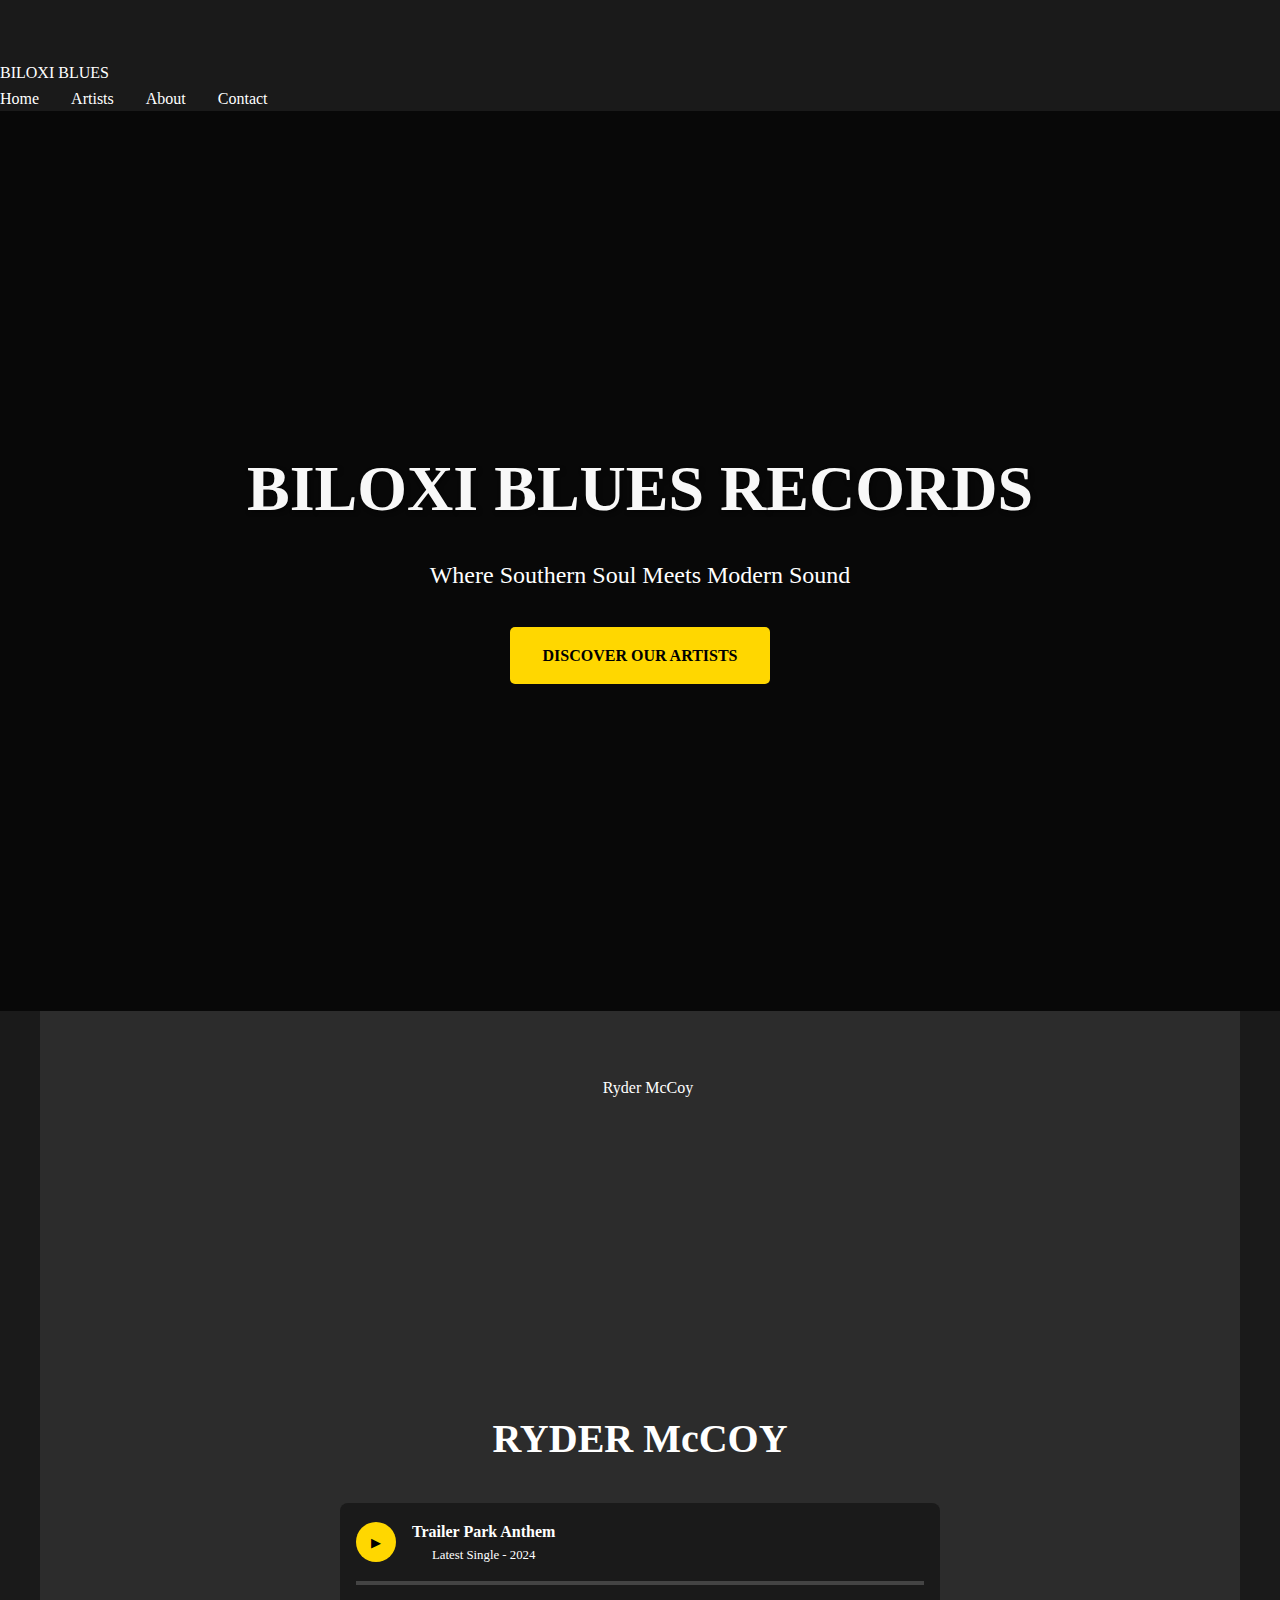
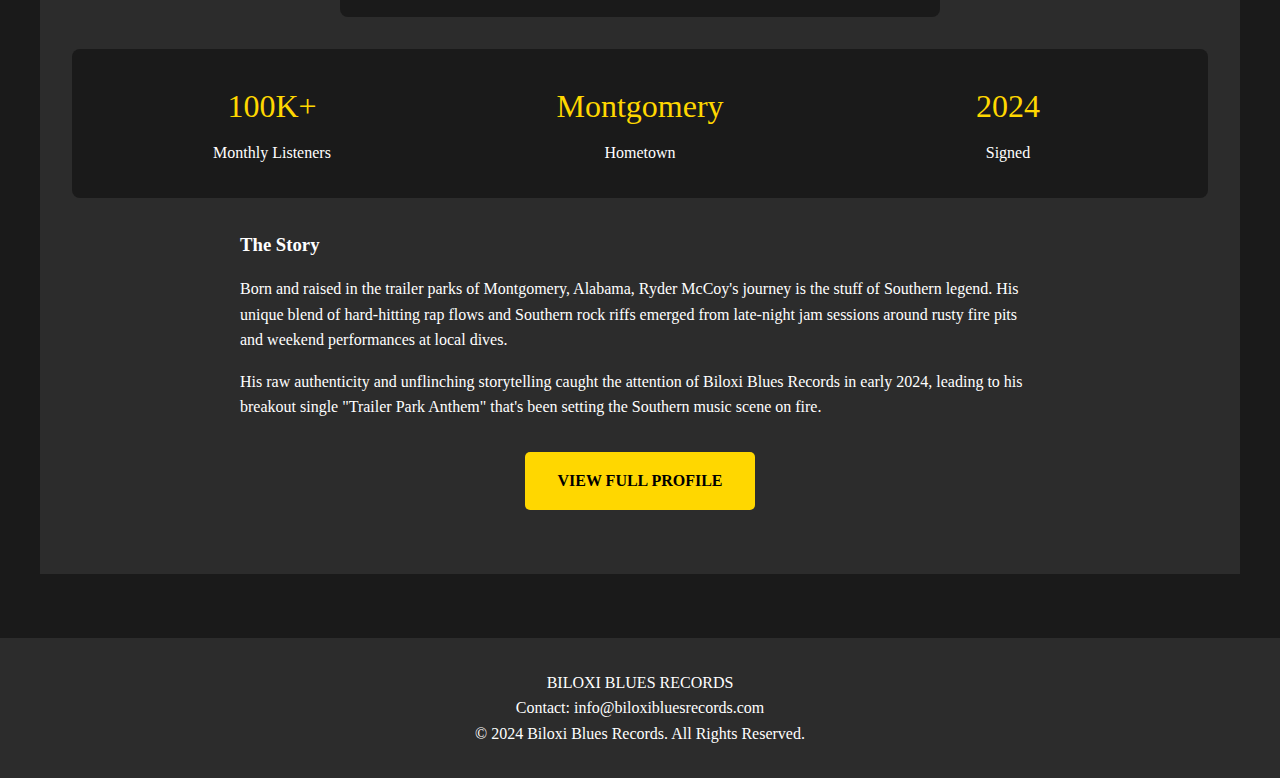
==== commit de78277f: "Update index.html" ====
--- a/index.html
+++ b/index.html
@@ -20,20 +20,16 @@
             padding-top: 60px;
         }
 
-        nav {
-            background: #1a1a1a;
-            height: 60px;
-            position: fixed;
-            width: 100%;
-            top: 0;
-            z-index: 100;
-            border-bottom: 2px solid #ffd700;
-            display: flex;
-            justify-content: space-between;
-            align-items: center;
-            padding: 0 2rem;
-        }
-
+        nav 
+<nav>
+    <div class="nav-brand">BILOXI BLUES</div>
+    <ul>
+        <li><a href="index.html">Home</a></li>
+        <li><a href="#artists">Artists</a></li>
+        <li><a href="mccoy.html">Ryder McCoy</a></li>
+        <li><a href="#contact">Contact</a></li>
+    </ul>
+</nav>
         .nav-brand {
             font-size: 1.2rem;
             font-weight: bold;
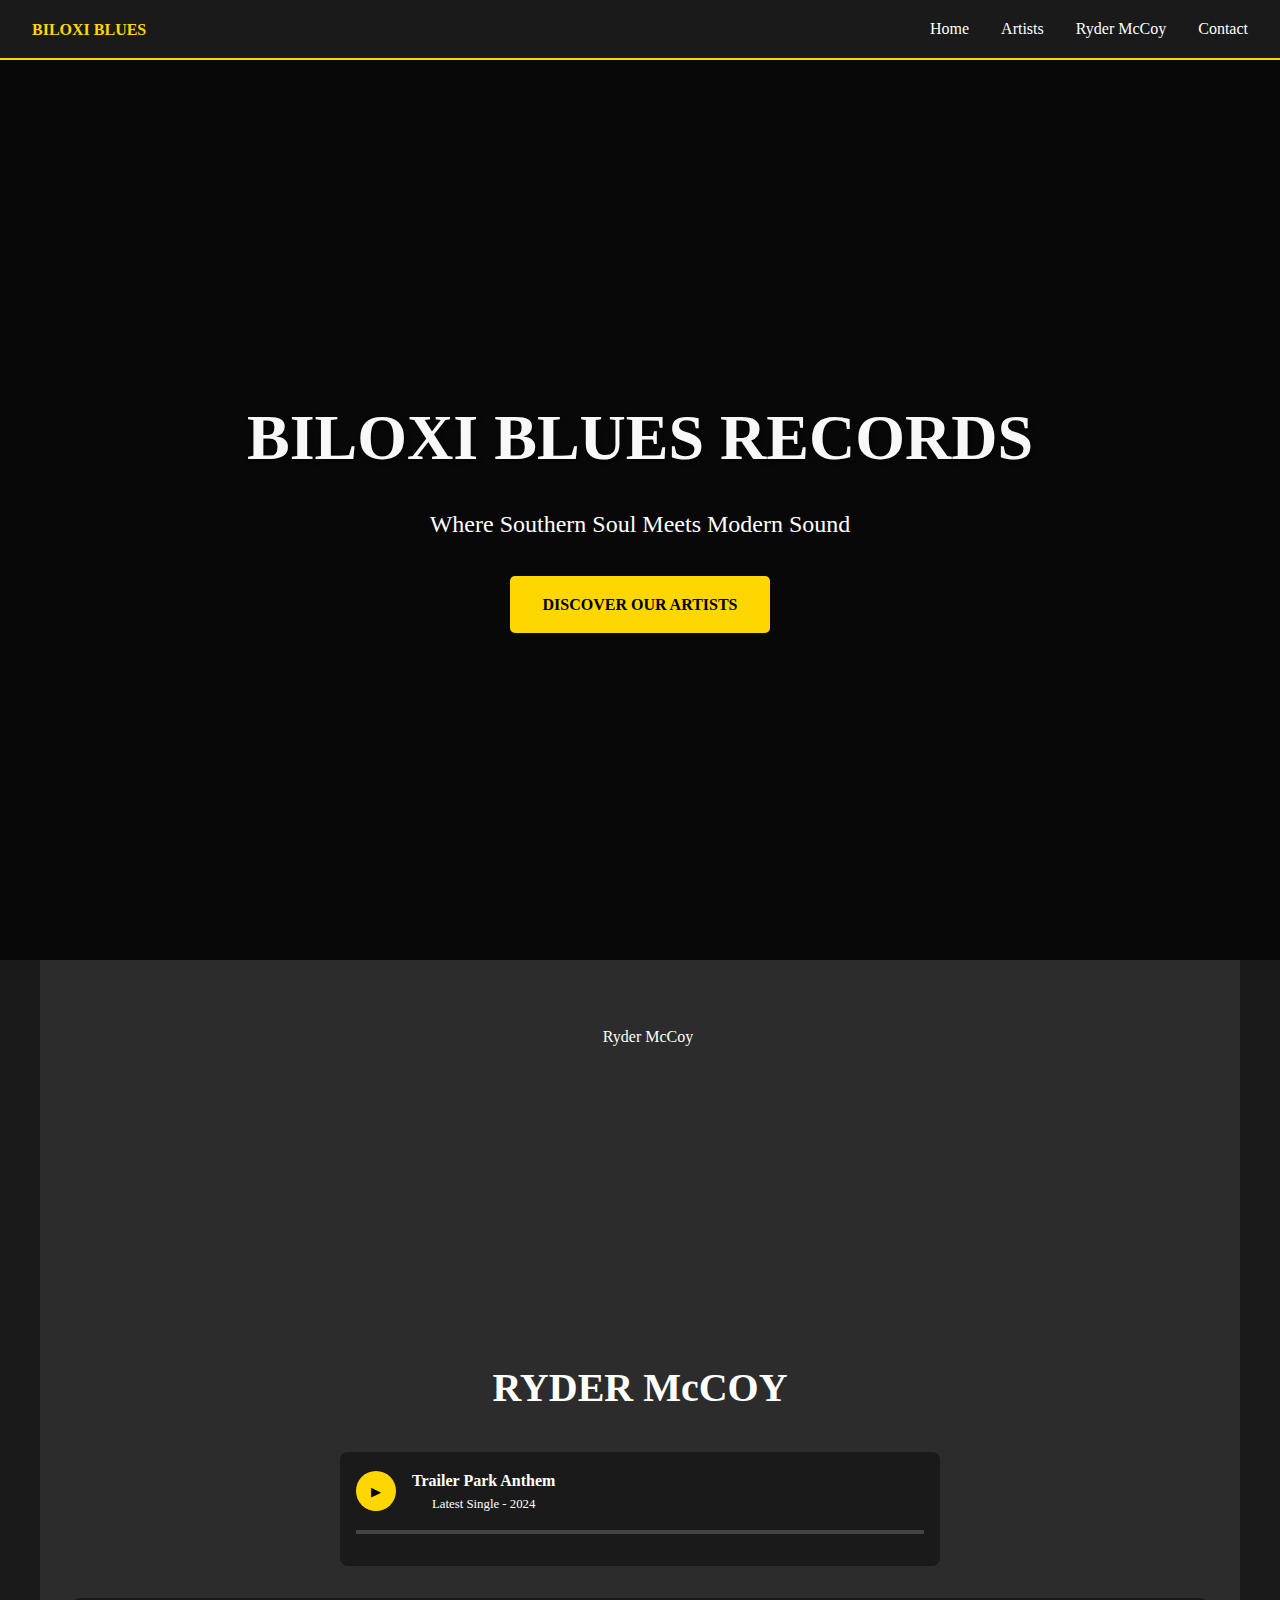
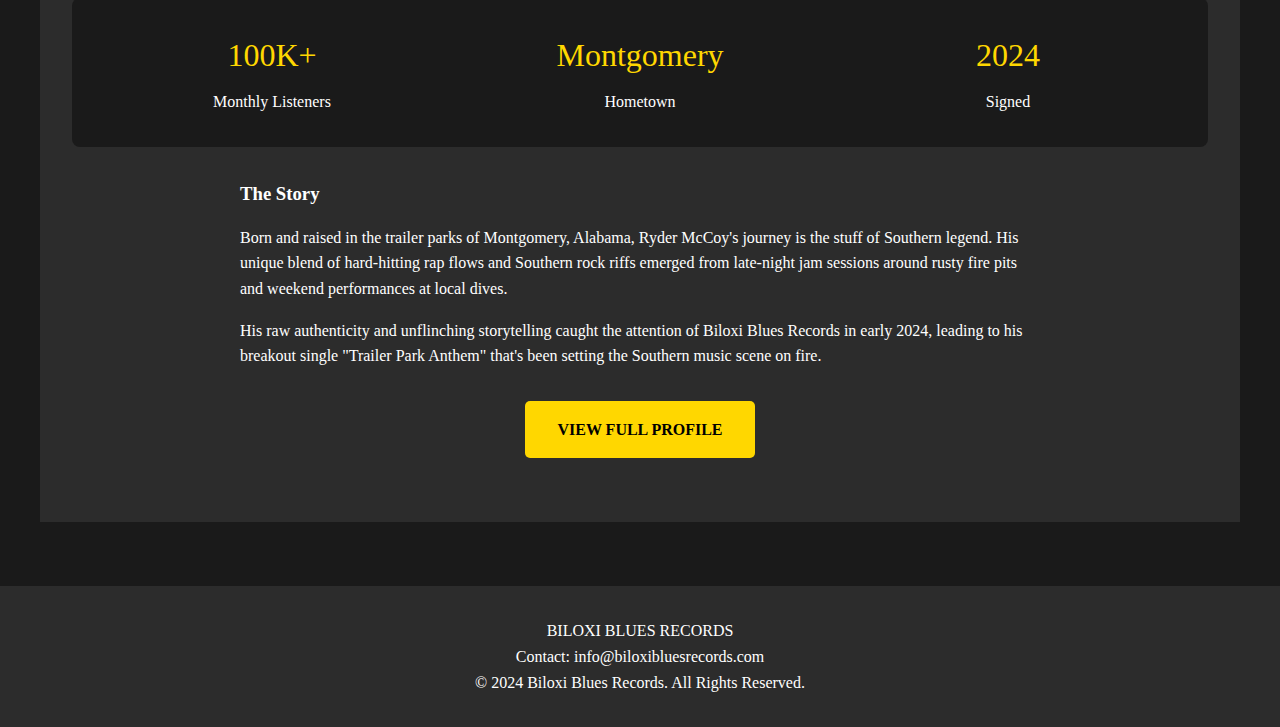
==== commit b24ea94b: "Update index.html" ====
--- a/index.html
+++ b/index.html
@@ -5,7 +5,6 @@
     <meta name="viewport" content="width=device-width, initial-scale=1.0">
     <title>Biloxi Blues Records - Southern Soul & Sound</title>
     <style>
-        /* Previous base styles remain the same */
         * {
             margin: 0;
             padding: 0;
@@ -20,20 +19,29 @@
             padding-top: 60px;
         }
 
-        nav 
-<nav>
-    <div class="nav-brand">BILOXI BLUES</div>
-    <ul>
-        <li><a href="index.html">Home</a></li>
-        <li><a href="#artists">Artists</a></li>
-        <li><a href="mccoy.html">Ryder McCoy</a></li>
-        <li><a href="#contact">Contact</a></li>
-    </ul>
-</nav>
+        nav {
+            background: #1a1a1a;
+            height: 60px;
+            position: fixed;
+            width: 100%;
+            top: 0;
+            z-index: 100;
+            border-bottom: 2px solid #ffd700;
+            display: flex;
+            justify-content: space-between;
+            align-items: center;
+            padding: 0 2rem;
+        }
+
         .nav-brand {
             font-size: 1.2rem;
             font-weight: bold;
             color: #ffd700;
+        }
+
+        .nav-brand a {
+            color: #ffd700;
+            text-decoration: none;
         }
 
         nav ul {
@@ -161,7 +169,6 @@
             transform: scale(1.05);
         }
 
-        /* Rest of your previous styles */
         header {
             background: linear-gradient(rgba(0,0,0,0.7), rgba(0,0,0,0.7)),
                         url('/api/placeholder/1200/600');
@@ -212,11 +219,11 @@
 </head>
 <body>
     <nav>
-        <div class="nav-brand">BILOXI BLUES</div>
+        <div class="nav-brand"><a href="index.html">BILOXI BLUES</a></div>
         <ul>
-            <li><a href="#home">Home</a></li>
+            <li><a href="index.html">Home</a></li>
             <li><a href="#artists">Artists</a></li>
-            <li><a href="#about">About</a></li>
+            <li><a href="mccoy.html">Ryder McCoy</a></li>
             <li><a href="#contact">Contact</a></li>
         </ul>
     </nav>
@@ -276,7 +283,7 @@
             </p>
         </div>
 
-        <a href="#" class="view-more-btn">VIEW FULL PROFILE</a>
+        <a href="mccoy.html" class="view-more-btn">VIEW FULL PROFILE</a>
     </section>
 
     <footer id="contact">
